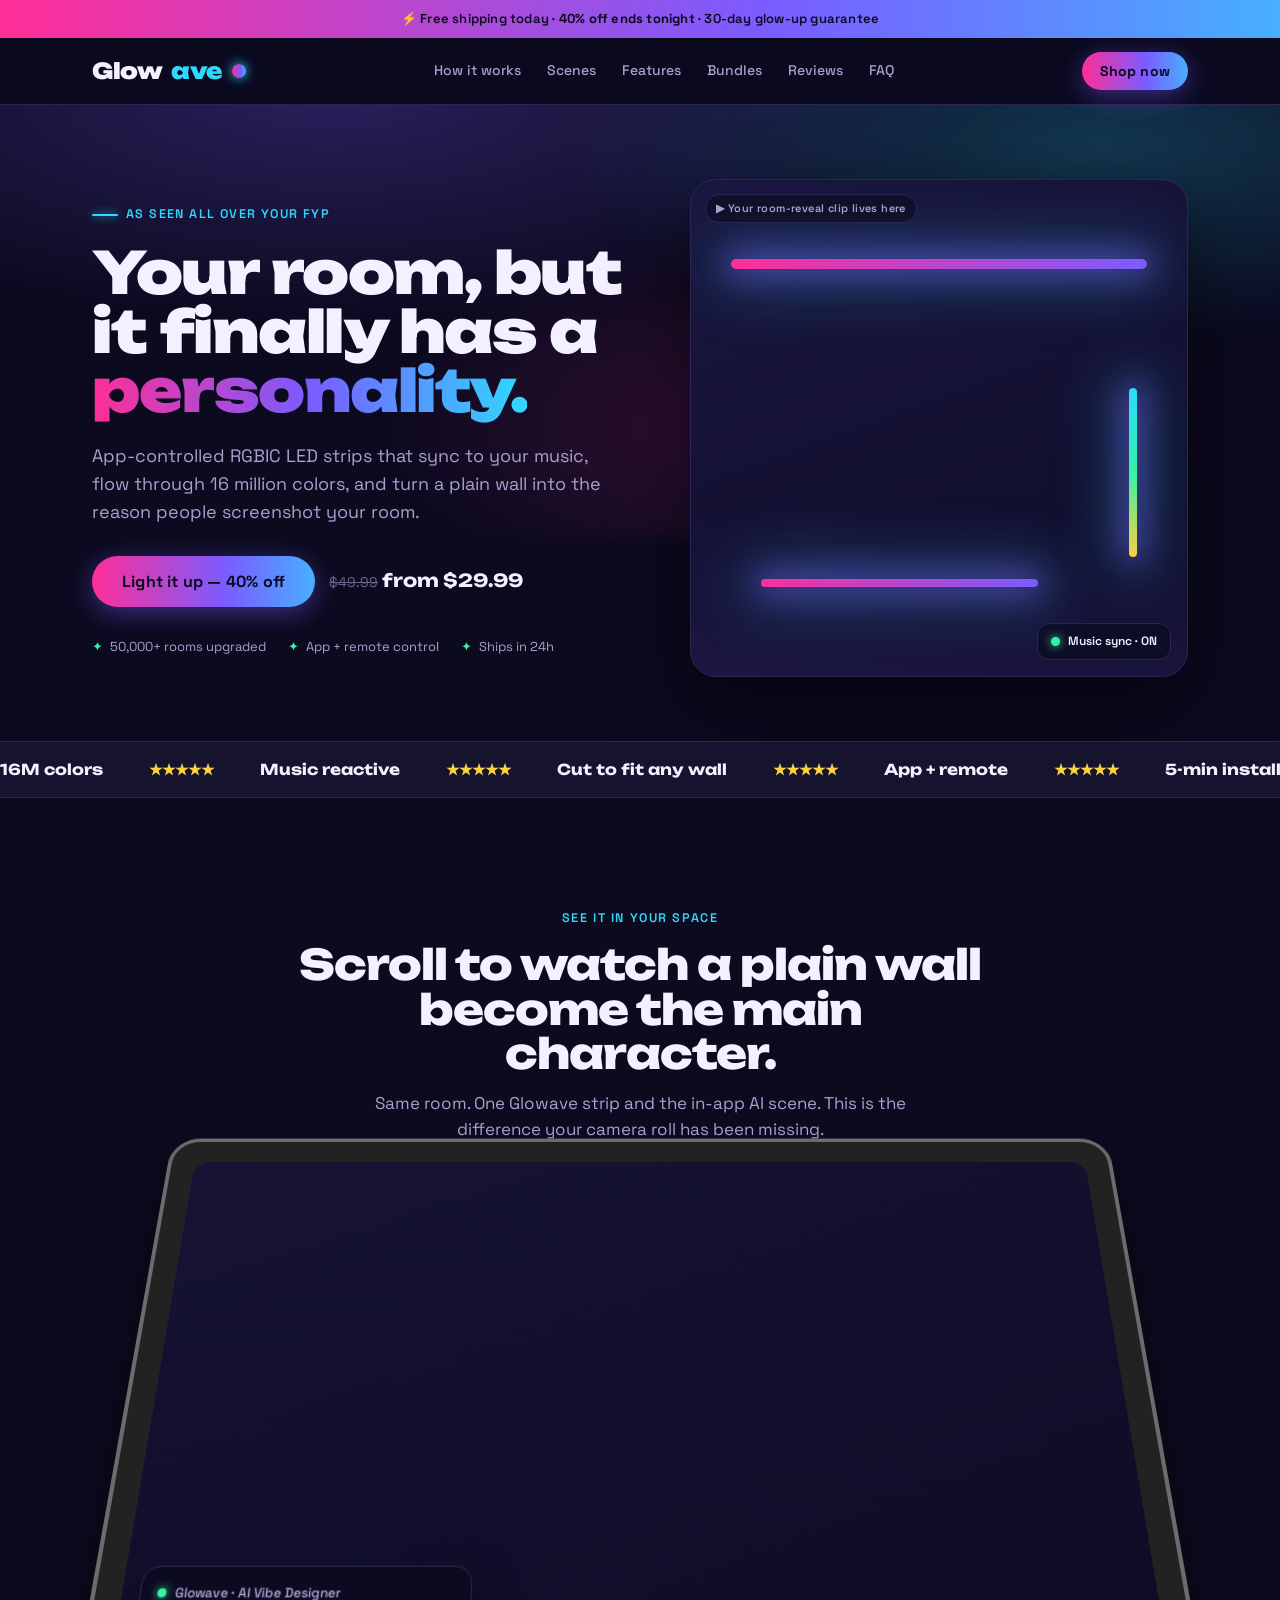
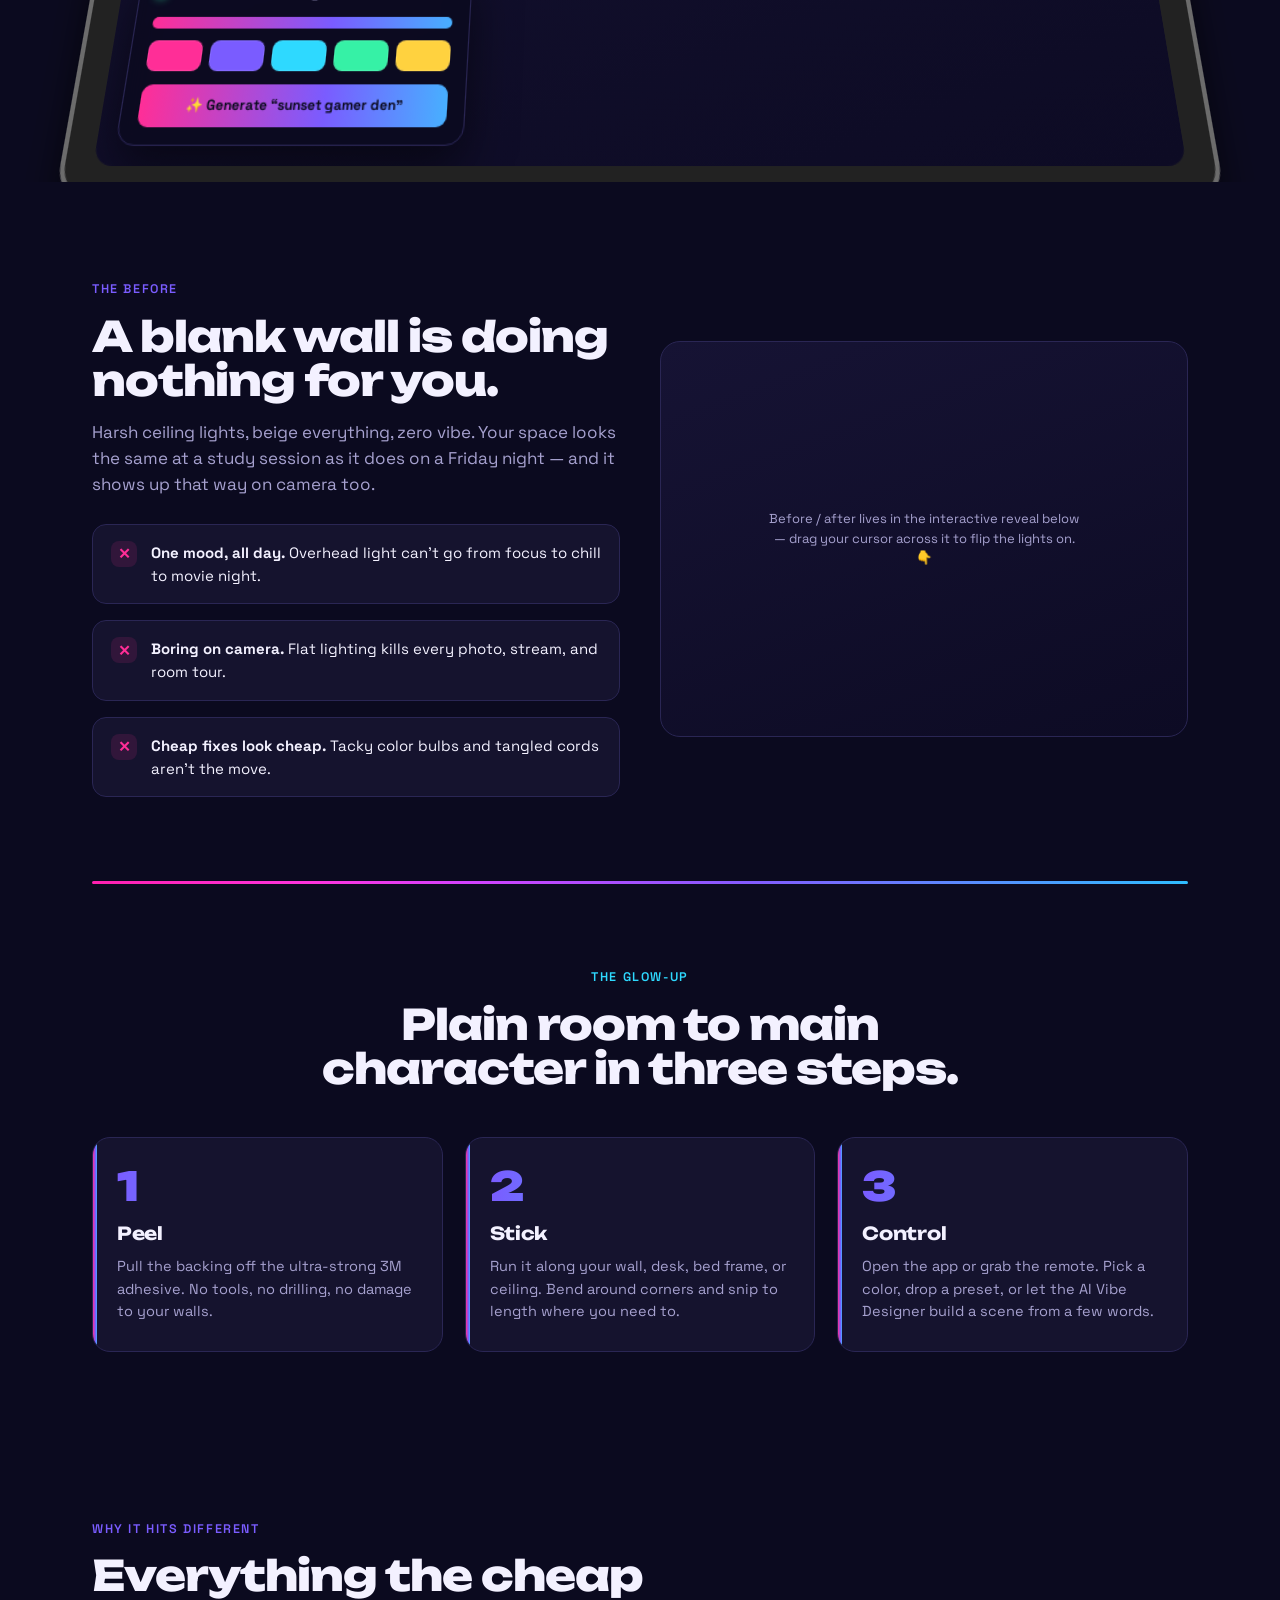
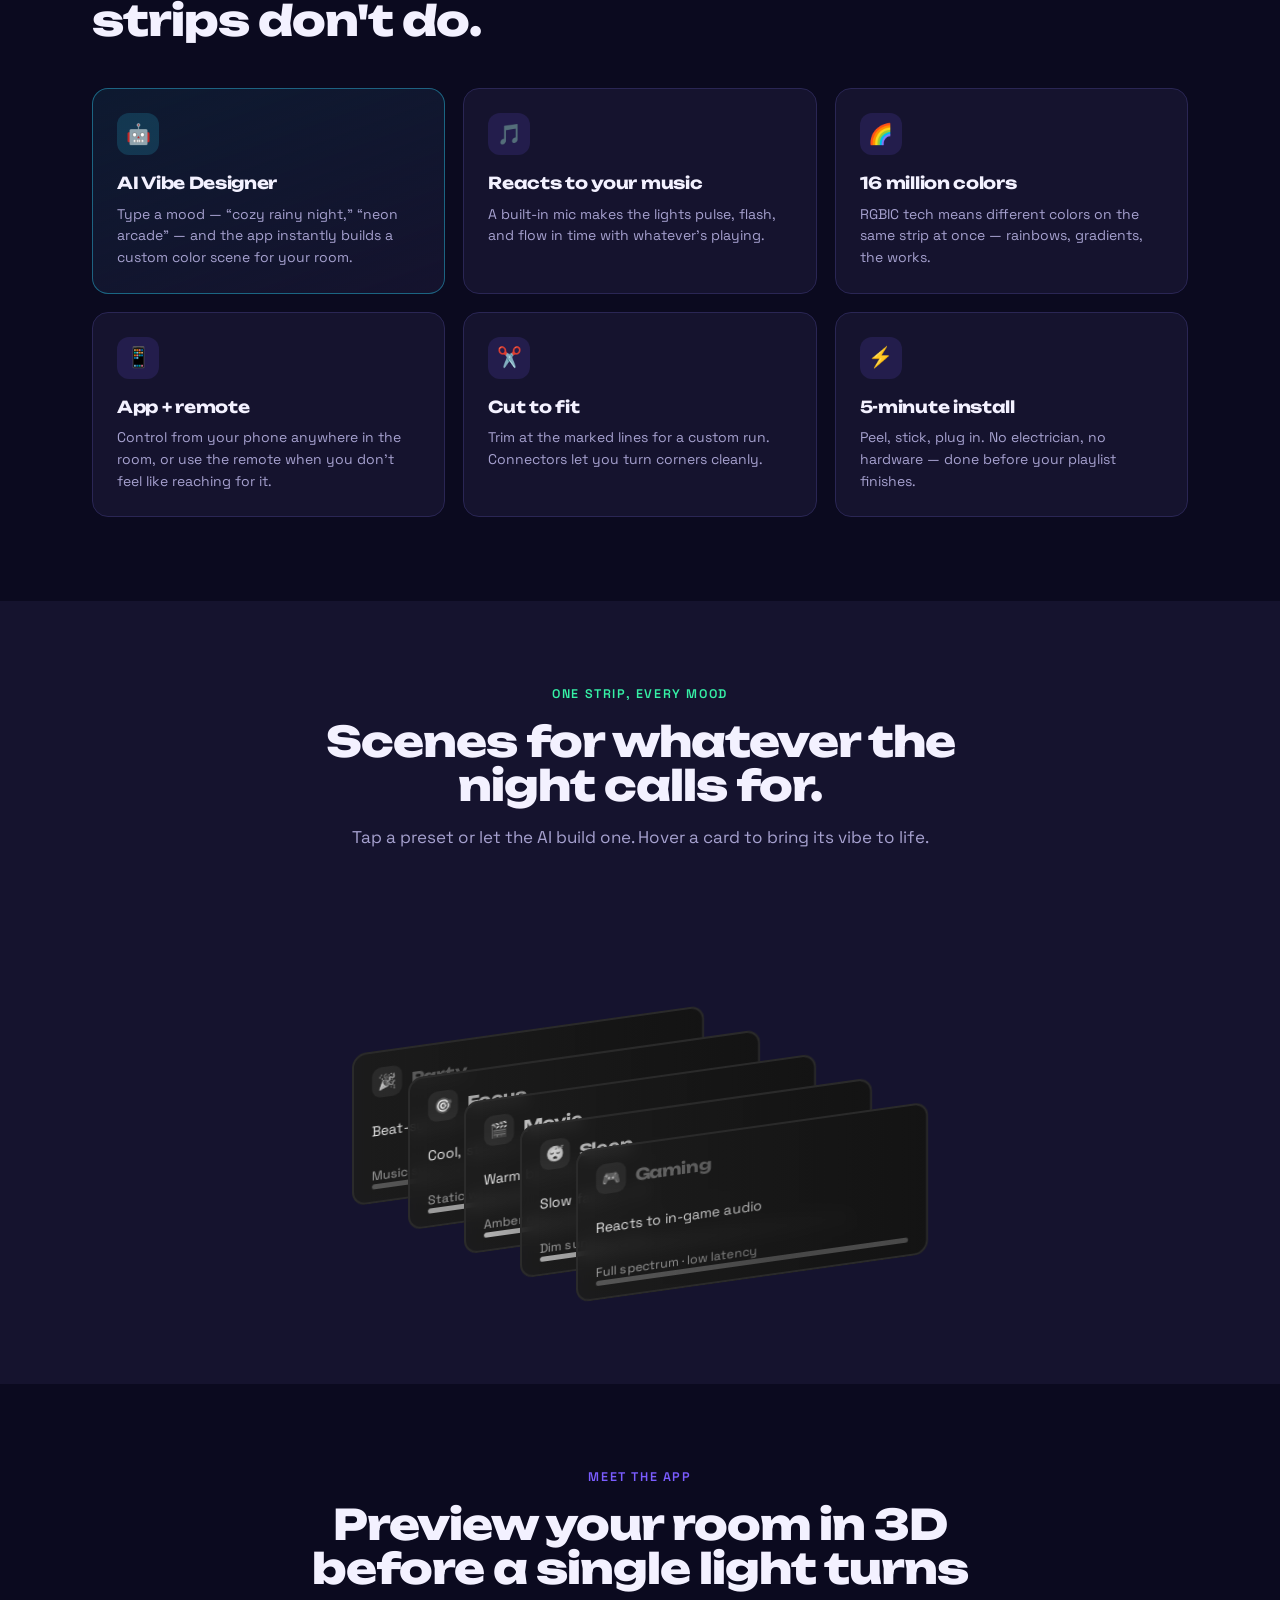
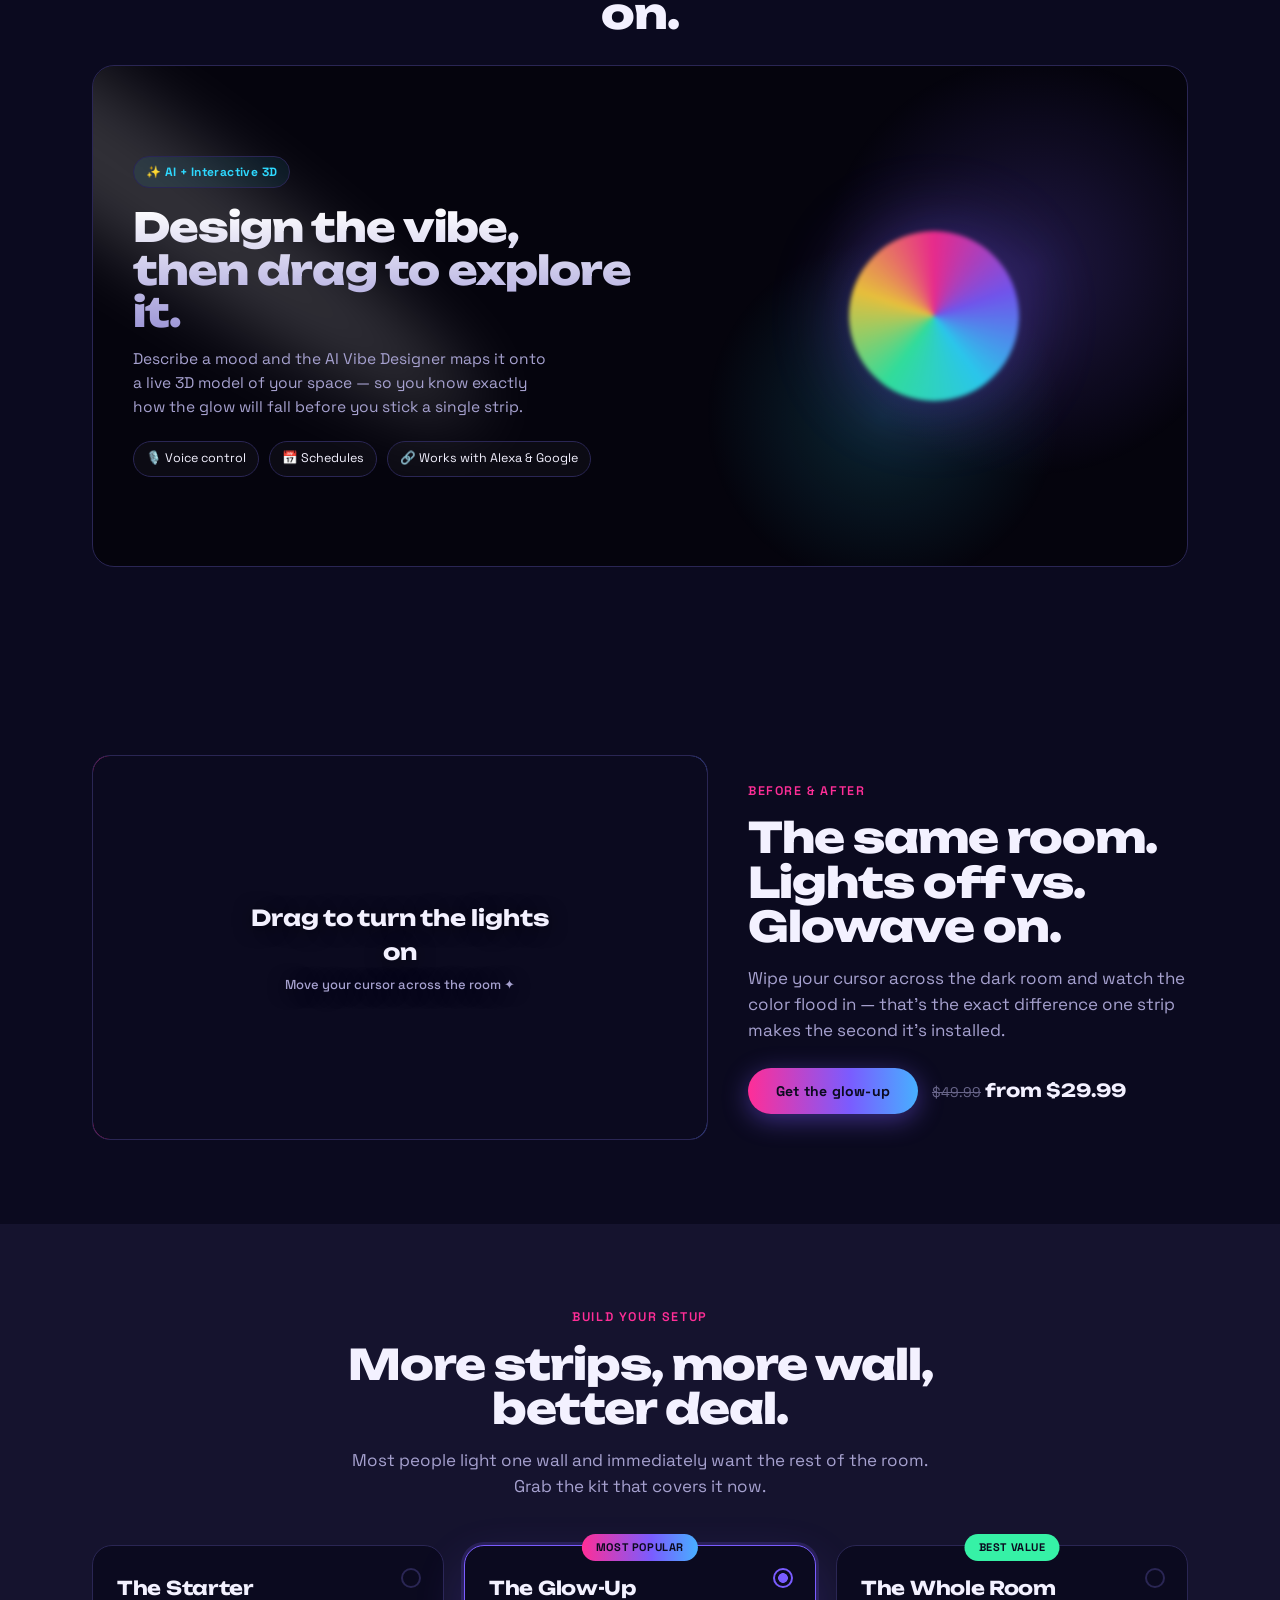
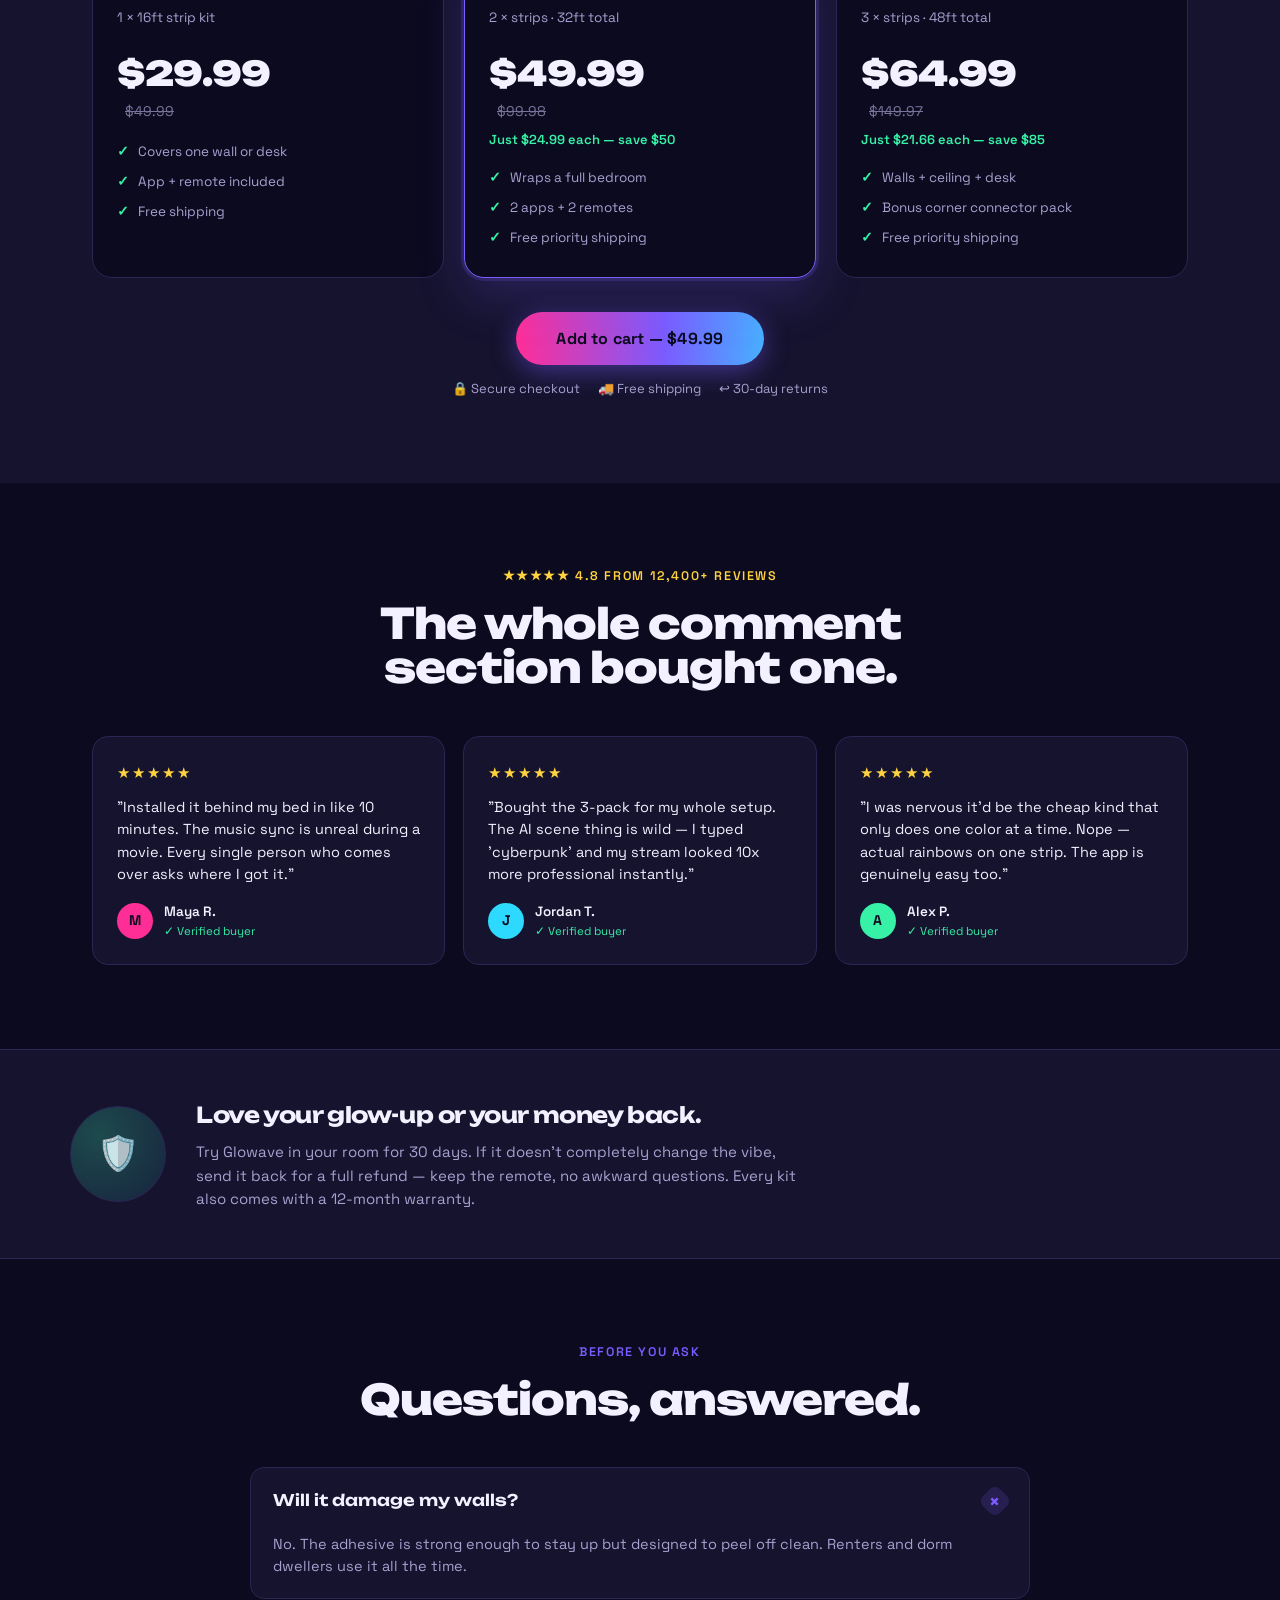
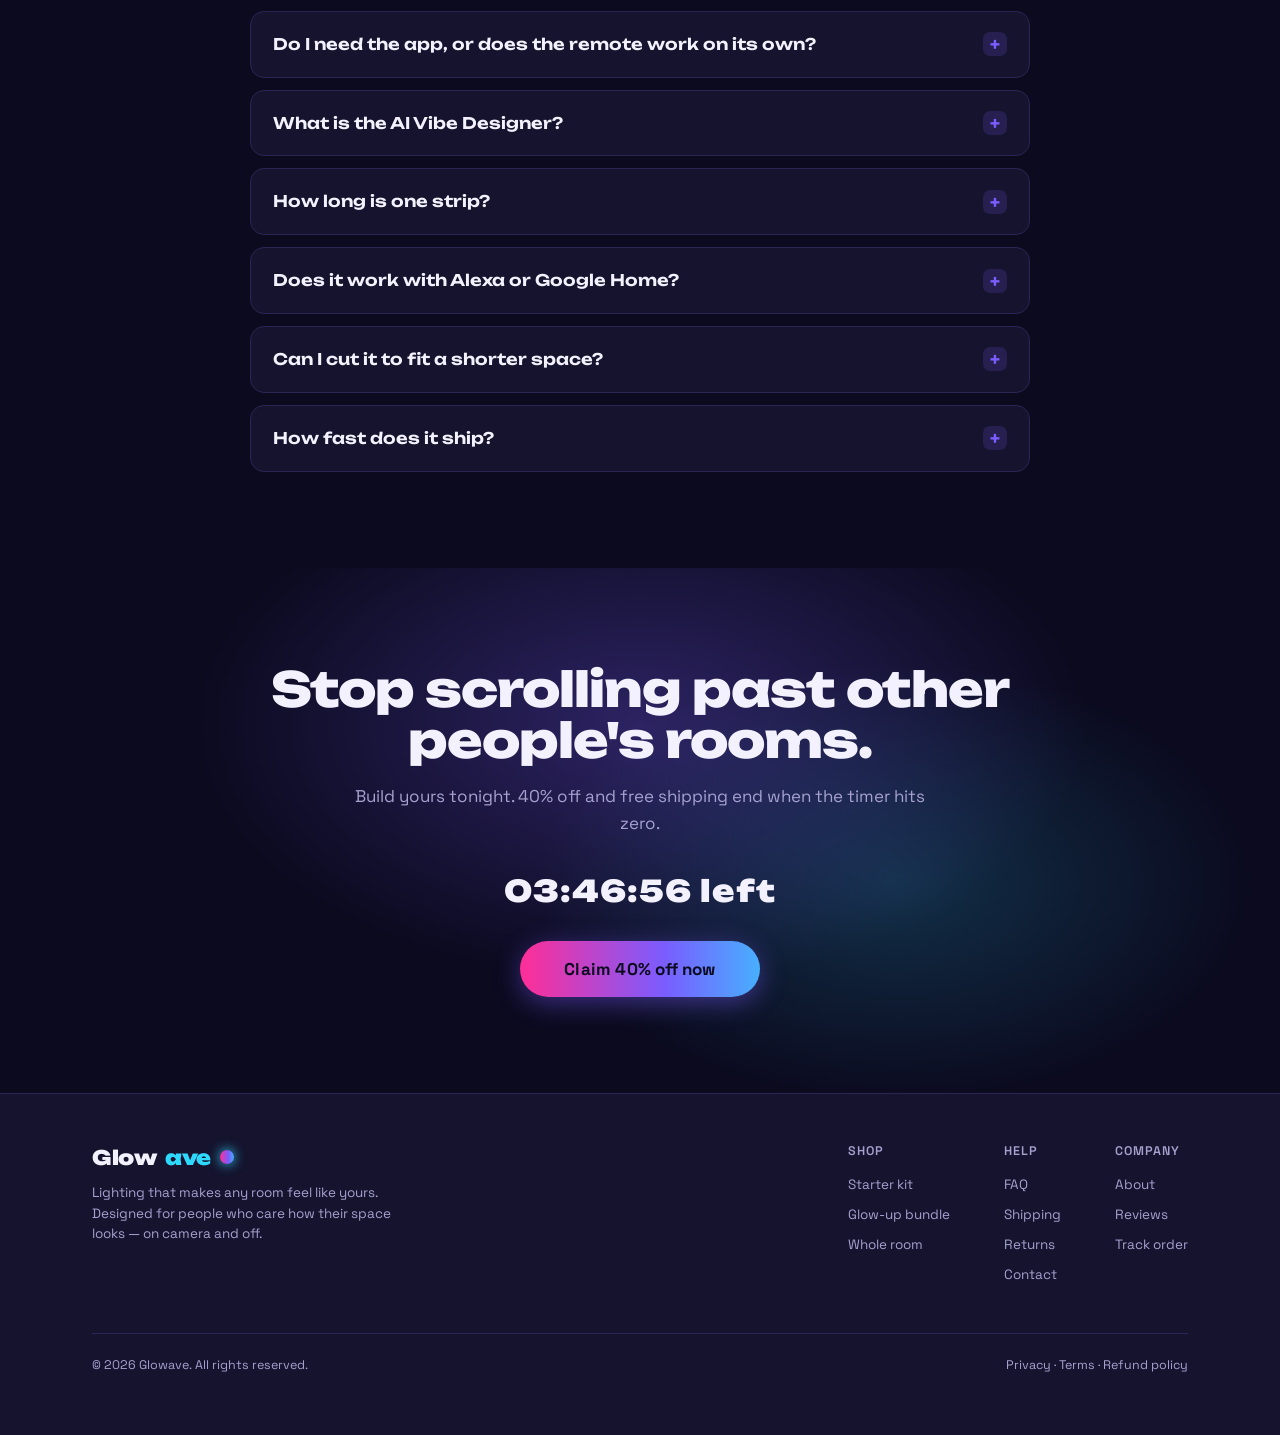
==== glowave/index.html @ 3d1e8ff4 "Add enhanced Glowave LED store landing page Upgrade the uploaded glowave store into a self-contained" ====
<!DOCTYPE html>
<html lang="en">
<head>
<meta charset="UTF-8">
<meta name="viewport" content="width=device-width, initial-scale=1.0">
<meta name="theme-color" content="#0B0A1F">

<!-- Primary SEO -->
<title>Glowave — Smart RGBIC LED Strip Lights That Give Your Room a Personality</title>
<meta name="description" content="App-controlled RGBIC LED strip lights with music sync, 16 million colors, and an AI Vibe Designer. Peel, stick, and glow up any room in 5 minutes. 40% off + free shipping today.">
<meta name="keywords" content="LED strip lights, RGBIC LED, smart LED lights, music sync lights, app controlled LED, gaming room lights, TikTok room lights, bedroom LED strips">
<meta name="robots" content="index, follow">
<link rel="canonical" href="https://glowave.store/">

<!-- Open Graph -->
<meta property="og:type" content="product">
<meta property="og:site_name" content="Glowave">
<meta property="og:title" content="Glowave — LED Strip Lights That Give Your Room a Personality">
<meta property="og:description" content="App + remote RGBIC LED strips that sync to your music and flow through 16 million colors. Glow up any room in 5 minutes.">
<meta property="og:url" content="https://glowave.store/">

<!-- Twitter -->
<meta name="twitter:card" content="summary_large_image">
<meta name="twitter:title" content="Glowave — LED Strip Lights That Give Your Room a Personality">
<meta name="twitter:description" content="Music-reactive, app-controlled RGBIC LED strips. Glow up any room in 5 minutes. 40% off today.">

<!-- Favicon (self-contained) -->
<link rel="icon" href="data:image/svg+xml,%3Csvg xmlns='http://www.w3.org/2000/svg' viewBox='0 0 32 32'%3E%3Cdefs%3E%3CradialGradient id='g' cx='50%25' cy='50%25' r='50%25'%3E%3Cstop offset='0%25' stop-color='%232ED9FF'/%3E%3Cstop offset='100%25' stop-color='%237A5CFF'/%3E%3C/radialGradient%3E%3C/defs%3E%3Ccircle cx='16' cy='16' r='11' fill='url(%23g)'/%3E%3C/svg%3E">

<link rel="preconnect" href="https://fonts.googleapis.com">
<link rel="preconnect" href="https://fonts.gstatic.com" crossorigin>
<link href="https://fonts.googleapis.com/css2?family=Unbounded:wght@500;700;900&family=Space+Grotesk:wght@400;500;600;700&display=swap" rel="stylesheet">

<!-- Structured data: Product + FAQ for rich results -->
<script type="application/ld+json">
{
  "@context": "https://schema.org",
  "@type": "Product",
  "name": "Glowave Smart RGBIC LED Strip Lights",
  "image": "https://glowave.store/og-cover.png",
  "description": "App-controlled RGBIC LED strip lights with music sync, 16 million colors, and an AI Vibe Designer. Peel, stick and glow up any room in 5 minutes.",
  "brand": { "@type": "Brand", "name": "Glowave" },
  "aggregateRating": { "@type": "AggregateRating", "ratingValue": "4.8", "reviewCount": "12400" },
  "offers": {
    "@type": "Offer",
    "url": "https://glowave.store/",
    "priceCurrency": "USD",
    "price": "29.99",
    "availability": "https://schema.org/InStock",
    "itemCondition": "https://schema.org/NewCondition"
  }
}
</script>
<script type="application/ld+json">
{
  "@context": "https://schema.org",
  "@type": "FAQPage",
  "mainEntity": [
    { "@type": "Question", "name": "Will it damage my walls?", "acceptedAnswer": { "@type": "Answer", "text": "No. The adhesive is strong enough to stay up but designed to peel off clean. Renters and dorm dwellers use it all the time." } },
    { "@type": "Question", "name": "Do I need the app, or does the remote work on its own?", "acceptedAnswer": { "@type": "Answer", "text": "Either works. The remote handles colors, brightness and presets instantly. The app unlocks music sync, the AI Vibe Designer, custom scenes, scheduling and millions of color combos." } },
    { "@type": "Question", "name": "How long is one strip?", "acceptedAnswer": { "@type": "Answer", "text": "Each kit is 16ft (about 5m) — enough for one wall, a bed frame or a desk. The 2 and 3-strip bundles connect together for a full room." } },
    { "@type": "Question", "name": "Can I cut it to fit a shorter space?", "acceptedAnswer": { "@type": "Answer", "text": "Yes. There are marked cut-lines along the strip, and corner connectors let you bend it neatly around any layout." } },
    { "@type": "Question", "name": "How fast does it ship?", "acceptedAnswer": { "@type": "Answer", "text": "Orders placed today ship within 24 hours with free shipping. You'll get tracking by email the moment it's on the way." } }
  ]
}
</script>

<style>
  :root{
    --base:#0B0A1F;
    --surface:#15132E;
    --surface-2:#1D1A3E;
    --line:#2A2654;
    --text:#F3F1FF;
    --muted:#A6A1CF;
    --pink:#FF2E97;
    --violet:#7A5CFF;
    --cyan:#2ED9FF;
    --mint:#36F1A6;
    --amber:#FFD23F;
    --display:"Unbounded",sans-serif;
    --body:"Space Grotesk",sans-serif;
    --r:18px;
    --maxw:1140px;
  }
  *{margin:0;padding:0;box-sizing:border-box}
  html{scroll-behavior:smooth}
  body{
    font-family:var(--body);
    background:var(--base);
    color:var(--text);
    line-height:1.55;
    overflow-x:hidden;
    -webkit-font-smoothing:antialiased;
  }
  .wrap{max-width:var(--maxw);margin:0 auto;padding:0 22px}
  a{color:inherit;text-decoration:none}
  img{max-width:100%;display:block}
  :focus-visible{outline:2px solid var(--cyan);outline-offset:3px;border-radius:6px}

  /* ---- spectrum gradient used as the signature ---- */
  @keyframes spectrum{
    0%{background-position:0% 50%}
    50%{background-position:100% 50%}
    100%{background-position:0% 50%}
  }
  .spectrum-bg{
    background:linear-gradient(90deg,var(--pink),var(--violet),var(--cyan),var(--mint),var(--amber),var(--pink));
    background-size:300% 100%;
    animation:spectrum 9s linear infinite;
  }
  .live-rule{height:3px;width:100%;border-radius:3px;filter:saturate(1.3) brightness(1.05)}

  /* ---- announcement ---- */
  .announce{
    text-align:center;font-size:13px;font-weight:600;letter-spacing:.2px;
    padding:9px 14px;color:#0B0A1F;
  }
  .announce b{font-weight:700}

  /* ---- header ---- */
  header{
    position:sticky;top:0;z-index:60;
    background:rgba(11,10,31,.78);backdrop-filter:blur(14px);
    border-bottom:1px solid var(--line);
  }
  .nav{display:flex;align-items:center;justify-content:space-between;height:66px}
  .logo{font-family:var(--display);font-weight:900;font-size:22px;letter-spacing:-.5px;display:flex;align-items:center;gap:9px}
  .logo .dot{width:14px;height:14px;border-radius:50%;box-shadow:0 0 12px var(--cyan)}
  .nav-links{display:flex;gap:26px;font-size:14px;color:var(--muted);font-weight:500}
  .nav-links a:hover{color:var(--text)}
  .btn{
    font-family:var(--body);font-weight:700;font-size:14px;cursor:pointer;border:none;
    padding:12px 22px;border-radius:999px;color:#0B0A1F;letter-spacing:.2px;
    transition:transform .15s ease, box-shadow .2s ease;
  }
  .btn-primary{box-shadow:0 6px 26px rgba(122,92,255,.45)}
  .btn-primary:hover{transform:translateY(-2px);box-shadow:0 10px 34px rgba(46,217,255,.5)}
  .nav .btn{padding:10px 18px}
  @media(max-width:760px){.nav-links{display:none}}

  /* ---- hero ---- */
  .hero{position:relative;padding:74px 0 64px;overflow:hidden}
  .hero-glow{
    position:absolute;inset:-20% -10% auto -10%;height:560px;z-index:0;
    background:radial-gradient(60% 60% at 30% 20%,rgba(122,92,255,.28),transparent 70%),
               radial-gradient(50% 50% at 80% 30%,rgba(46,217,255,.22),transparent 70%),
               radial-gradient(40% 50% at 60% 80%,rgba(255,46,151,.18),transparent 70%);
    filter:blur(8px);
  }
  .hero-grid{position:relative;z-index:2;display:grid;grid-template-columns:1.05fr .95fr;gap:48px;align-items:center}
  .eyebrow{
    display:inline-flex;align-items:center;gap:8px;font-size:12.5px;font-weight:600;letter-spacing:1.4px;
    text-transform:uppercase;color:var(--cyan);margin-bottom:18px;
  }
  .eyebrow::before{content:"";width:26px;height:2px;border-radius:2px;background:var(--cyan);box-shadow:0 0 8px var(--cyan)}
  h1{font-family:var(--display);font-weight:900;font-size:clamp(34px,5.4vw,58px);line-height:1.02;letter-spacing:-1.5px}
  h1 .grad{
    background:linear-gradient(90deg,var(--pink),var(--violet),var(--cyan));
    -webkit-background-clip:text;background-clip:text;color:transparent;
  }
  .sub{color:var(--muted);font-size:clamp(15px,1.5vw,18px);margin:22px 0 30px;max-width:520px}
  .hero-cta{display:flex;gap:14px;align-items:center;flex-wrap:wrap}
  .price-tag{font-size:14px;color:var(--muted)}
  .price-tag s{opacity:.6}
  .price-tag b{color:var(--text);font-size:18px;font-family:var(--display);font-weight:700}
  .trust{display:flex;gap:22px;margin-top:30px;flex-wrap:wrap;font-size:13px;color:var(--muted)}
  .trust span{display:flex;align-items:center;gap:7px}
  .trust .ic{color:var(--mint)}

  /* hero product mock — a glowing strip + room, doubles as the real visual */
  .mock{
    position:relative;aspect-ratio:1/1;border-radius:26px;overflow:hidden;
    background:linear-gradient(160deg,#1a1740,#0e0c26);
    border:1px solid var(--line);box-shadow:0 30px 80px rgba(0,0,0,.5);
  }
  .mock-label{position:absolute;top:14px;left:14px;z-index:5;font-size:11px;font-weight:600;letter-spacing:.4px;
    color:var(--muted);background:rgba(11,10,31,.6);border:1px solid var(--line);padding:5px 10px;border-radius:999px}
  .room-strip{position:absolute;left:8%;right:8%;top:16%;height:10px;border-radius:10px;
    background:linear-gradient(90deg,var(--pink),var(--violet),var(--cyan),var(--mint));
    background-size:300% 100%;animation:spectrum 6s linear infinite;
    box-shadow:0 0 30px 6px rgba(122,92,255,.55), 0 0 60px 18px rgba(46,217,255,.25);}
  .room-strip.two{top:auto;bottom:18%;left:14%;right:30%;height:8px;animation-delay:-2s}
  .room-strip.three{top:42%;left:auto;right:10%;width:8px;height:34%;background-size:100% 300%;
    background:linear-gradient(180deg,var(--cyan),var(--mint),var(--amber));animation:spectrum 7s linear infinite;animation-delay:-3s}
  .room-floor{position:absolute;left:0;right:0;bottom:0;height:34%;
    background:linear-gradient(180deg,transparent,rgba(122,92,255,.10))}
  .mock-chip{position:absolute;bottom:16px;right:16px;z-index:5;display:flex;align-items:center;gap:8px;
    background:rgba(11,10,31,.7);border:1px solid var(--line);padding:8px 13px;border-radius:12px;font-size:12px;font-weight:600}
  .mock-chip .led{width:9px;height:9px;border-radius:50%;background:var(--mint);box-shadow:0 0 10px var(--mint);animation:pulse 1.6s ease-in-out infinite}
  @keyframes pulse{0%,100%{opacity:1}50%{opacity:.4}}
  @media(max-width:860px){.hero-grid{grid-template-columns:1fr;gap:36px}.mock{max-width:420px;margin:0 auto}}

  /* ---- marquee ---- */
  .marquee{border-top:1px solid var(--line);border-bottom:1px solid var(--line);padding:16px 0;overflow:hidden;background:var(--surface)}
  .marquee-track{display:flex;gap:46px;white-space:nowrap;animation:scrollx 26s linear infinite;font-family:var(--display);font-weight:700;font-size:15px;color:var(--muted)}
  .marquee-track span{display:flex;align-items:center;gap:46px}
  .marquee-track b{color:var(--text)}
  .marquee .star{color:var(--amber)}
  @keyframes scrollx{from{transform:translateX(0)}to{transform:translateX(-50%)}}

  /* ---- section scaffolding ---- */
  section{position:relative}
  .block{padding:84px 0}
  .kicker{font-size:12.5px;font-weight:600;letter-spacing:1.6px;text-transform:uppercase;color:var(--violet);margin-bottom:14px}
  h2{font-family:var(--display);font-weight:800;font-size:clamp(26px,3.6vw,42px);line-height:1.06;letter-spacing:-1px;max-width:18ch}
  .lead{color:var(--muted);font-size:17px;margin-top:16px;max-width:54ch}

  /* ---- COMPONENT 1: scroll-reveal 3D showcase card ---- */
  .showcase{overflow:hidden}
  .scroll-stage{height:78vh;min-height:540px;display:flex;align-items:center;justify-content:center;position:relative}
  .scroll-perspective{width:100%;position:relative;perspective:1000px}
  .scroll-head{max-width:62rem;margin:0 auto 0;text-align:center;will-change:transform}
  .scroll-head h2{margin:0 auto}
  .scroll-head .lead{margin:14px auto 0}
  .scroll-card{
    max-width:62rem;width:100%;margin:-2rem auto 0;height:24rem;
    border:4px solid #6C6C6C;border-radius:30px;padding:.5rem;background:#222222;
    box-shadow:0 0 #0000004d,0 9px 20px #0000004a,0 37px 37px #00000042,0 84px 50px #00000026,0 149px 60px #0000000a;
    transform-style:preserve-3d;will-change:transform;
  }
  .scroll-card .inner{
    height:100%;width:100%;overflow:hidden;border-radius:16px;position:relative;
    background:linear-gradient(160deg,#161334,#0d0b24);
  }
  .scroll-card .inner img{width:100%;height:100%;object-fit:cover;object-position:center;opacity:.92}
  /* floating in-app UI overlay (the AI app on top of the room shot) */
  .app-ui{position:absolute;left:16px;bottom:16px;z-index:3;width:min(280px,70%);
    background:rgba(11,10,31,.82);backdrop-filter:blur(10px);border:1px solid var(--line);
    border-radius:16px;padding:14px 15px;box-shadow:0 18px 40px rgba(0,0,0,.5)}
  .app-ui .au-top{display:flex;align-items:center;gap:8px;font-size:12px;color:var(--muted);font-weight:600}
  .app-ui .au-dot{width:8px;height:8px;border-radius:50%;background:var(--mint);box-shadow:0 0 8px var(--mint)}
  .app-ui .au-bar{height:10px;border-radius:6px;margin:12px 0 10px}
  .app-ui .au-row{display:flex;gap:7px}
  .app-ui .au-sw{flex:1;height:26px;border-radius:8px;border:1px solid rgba(255,255,255,.08)}
  .app-ui .au-cta{margin-top:11px;font-size:12px;font-weight:700;color:#0B0A1F;text-align:center;padding:8px;border-radius:9px}
  @media(min-width:768px){
    .scroll-stage{height:100vh;min-height:780px}
    .scroll-card{height:40rem;padding:1.5rem}
    .app-ui{width:300px}
  }

  /* problem */
  .prob-grid{display:grid;grid-template-columns:1fr 1fr;gap:40px;align-items:center;margin-top:14px}
  .prob-list{display:grid;gap:16px;margin-top:26px}
  .prob-item{display:flex;gap:14px;align-items:flex-start;background:var(--surface);border:1px solid var(--line);padding:16px 18px;border-radius:14px}
  .prob-item .x{flex:0 0 26px;height:26px;border-radius:8px;display:grid;place-items:center;background:rgba(255,46,151,.12);color:var(--pink);font-weight:700;font-size:15px}
  .prob-item p{font-size:15px}
  .prob-item p b{color:var(--text)}
  .prob-visual{aspect-ratio:4/3;border-radius:20px;border:1px solid var(--line);background:
    linear-gradient(160deg,#161334,#0d0b24);position:relative;overflow:hidden;display:grid;place-items:center}
  .prob-visual .dim{color:var(--muted);font-size:13px;text-align:center;max-width:60%;line-height:1.5}
  @media(max-width:820px){.prob-grid{grid-template-columns:1fr}}

  /* steps */
  .steps{display:grid;grid-template-columns:repeat(3,1fr);gap:22px;margin-top:46px}
  .step{background:var(--surface);border:1px solid var(--line);border-radius:var(--r);padding:28px 24px;position:relative;overflow:hidden}
  .step .num{font-family:var(--display);font-weight:900;font-size:40px;line-height:1;
    background:linear-gradient(90deg,var(--violet),var(--cyan));-webkit-background-clip:text;background-clip:text;color:transparent}
  .step h3{font-family:var(--display);font-weight:700;font-size:18px;margin:14px 0 8px;letter-spacing:-.3px}
  .step p{color:var(--muted);font-size:14.5px}
  .step .edge{position:absolute;left:0;top:0;bottom:0;width:4px}
  @media(max-width:820px){.steps{grid-template-columns:1fr}}

  /* features */
  .feat-grid{display:grid;grid-template-columns:repeat(3,1fr);gap:18px;margin-top:46px}
  .feat{background:var(--surface);border:1px solid var(--line);border-radius:16px;padding:24px;transition:border-color .2s,transform .2s}
  .feat:hover{border-color:var(--violet);transform:translateY(-3px)}
  .feat .ic{width:42px;height:42px;border-radius:12px;display:grid;place-items:center;font-size:20px;margin-bottom:16px;
    background:rgba(122,92,255,.14)}
  .feat h3{font-family:var(--display);font-weight:700;font-size:16.5px;letter-spacing:-.3px;margin-bottom:7px}
  .feat p{color:var(--muted);font-size:14px}
  .feat.ai{border-color:rgba(46,217,255,.4);background:linear-gradient(160deg,rgba(46,217,255,.08),var(--surface))}
  .feat.ai .ic{background:rgba(46,217,255,.16)}
  @media(max-width:820px){.feat-grid{grid-template-columns:1fr}}

  /* ---- COMPONENT 2: stacked "scenes" display cards ---- */
  .scenes-section{background:var(--surface);overflow:hidden}
  .scenes-wrap{display:grid;grid-template-areas:"stack";place-items:center;min-height:420px;margin-top:30px;
    transform-origin:center;transition:transform .3s}
  .scene-card{
    grid-area:stack;position:relative;width:22rem;height:9.5rem;
    transform:skewY(-8deg) translate(var(--tx,0),var(--ty,0));
    display:flex;flex-direction:column;justify-content:space-between;
    border:2px solid var(--line);border-radius:14px;background:rgba(29,26,62,.78);backdrop-filter:blur(8px);
    padding:15px 18px;user-select:none;cursor:pointer;
    transition:transform .7s cubic-bezier(.2,.8,.2,1),border-color .7s,filter .7s,box-shadow .7s;
    filter:grayscale(1);
  }
  .scene-card::after{content:"";position:absolute;inset:0;border-radius:12px;
    background:linear-gradient(90deg,transparent,rgba(11,10,31,.55));pointer-events:none;transition:opacity .7s}
  .scene-card .sc-top{display:flex;align-items:center;gap:9px}
  .scene-card .sc-ic{width:30px;height:30px;border-radius:9px;display:grid;place-items:center;font-size:15px;background:rgba(255,255,255,.07)}
  .scene-card .sc-title{font-family:var(--display);font-weight:700;font-size:16px;letter-spacing:-.3px}
  .scene-card .sc-desc{font-size:14px;color:var(--text)}
  .scene-card .sc-meta{font-size:12.5px;color:var(--muted)}
  .scene-card .sc-glow{position:absolute;left:18px;right:18px;bottom:12px;height:5px;border-radius:5px;opacity:.85}
  .scene-card:hover,.scene-card:focus-visible{
    transform:skewY(-8deg) translate(var(--tx,0),calc(var(--ty,0) - 2.6rem));
    filter:grayscale(0);border-color:rgba(255,255,255,.22);box-shadow:0 26px 60px rgba(0,0,0,.45);z-index:60
  }
  .scene-card:hover::after,.scene-card:focus-visible::after{opacity:0}
  .scene-card:nth-child(1){--tx:-7rem;--ty:0rem}
  .scene-card:nth-child(2){--tx:-3.5rem;--ty:2rem}
  .scene-card:nth-child(3){--tx:0rem;--ty:4rem}
  .scene-card:nth-child(4){--tx:3.5rem;--ty:6rem}
  .scene-card:nth-child(5){--tx:7rem;--ty:8rem}
  @media(max-width:760px){.scenes-wrap{transform:scale(.7)}}
  @media(max-width:440px){.scenes-wrap{transform:scale(.52)}}

  /* ---- COMPONENT 3: spotlight + interactive 3D (the app) ---- */
  .app3d-card{position:relative;overflow:hidden;border-radius:22px;border:1px solid var(--line);
    background:#05040d;min-height:500px;margin-top:30px}
  .app3d-inner{position:relative;z-index:2;display:flex;min-height:500px}
  .app3d-left{flex:1;padding:40px;display:flex;flex-direction:column;justify-content:center}
  .app3d-left .badge{display:inline-flex;align-items:center;gap:7px;align-self:flex-start;
    font-size:12px;font-weight:700;letter-spacing:.4px;color:var(--cyan);
    border:1px solid var(--line);background:rgba(46,217,255,.08);padding:6px 12px;border-radius:999px;margin-bottom:18px}
  .app3d-left h2{font-size:clamp(26px,3.4vw,40px);
    background:linear-gradient(180deg,#fff,#9b94d6);-webkit-background-clip:text;background-clip:text;color:transparent}
  .app3d-left p{color:var(--muted);margin-top:14px;max-width:42ch;font-size:15.5px}
  .app3d-left .mini{display:flex;gap:10px;margin-top:22px;flex-wrap:wrap}
  .app3d-left .mini span{font-size:12.5px;color:var(--text);border:1px solid var(--line);background:rgba(255,255,255,.03);padding:7px 12px;border-radius:999px}
  .app3d-right{flex:1;position:relative;min-height:300px;
    background:radial-gradient(60% 60% at 70% 40%,rgba(122,92,255,.22),transparent 70%),
               radial-gradient(50% 50% at 40% 70%,rgba(46,217,255,.16),transparent 70%)}
  #splineHolder{position:absolute;inset:0}
  #splineHolder spline-viewer{width:100%;height:100%}
  .app3d-right .ph-orb{position:absolute;top:50%;left:50%;width:170px;height:170px;transform:translate(-50%,-50%);
    border-radius:50%;background:conic-gradient(from 0deg,var(--pink),var(--violet),var(--cyan),var(--mint),var(--amber),var(--pink));
    filter:blur(2px);animation:spin 14s linear infinite;opacity:.9;box-shadow:0 0 80px rgba(122,92,255,.5)}
  @keyframes spin{to{transform:translate(-50%,-50%) rotate(360deg)}}
  @media(max-width:820px){.app3d-inner{flex-direction:column}.app3d-right{min-height:340px}}

  /* spotlight svg (aceternity) */
  @keyframes spotlight{
    0%{opacity:0;transform:translate(-72%,-62%) scale(.5)}
    100%{opacity:1;transform:translate(-50%,-40%) scale(1)}
  }
  .spotlight{position:absolute;top:0;left:0;height:169%;width:138%;z-index:1;opacity:0;pointer-events:none;
    animation:spotlight 2s ease .6s 1 forwards}
  @media(min-width:1024px){.spotlight{width:84%}}

  /* ---- COMPONENT 4: ink-reveal before/after ---- */
  .reveal-grid{display:grid;grid-template-columns:1.4fr 1fr;gap:40px;align-items:center;margin-top:20px}
  .ink-stage{position:relative;width:100%;aspect-ratio:16/10;border-radius:18px;overflow:hidden;border:1px solid var(--line);
    background:linear-gradient(90deg,var(--pink),var(--violet),var(--cyan),var(--mint),var(--amber));background-size:300% 100%;animation:spectrum 10s linear infinite}
  .ink-stage img{position:absolute;inset:0;width:100%;height:100%;object-fit:cover}
  .ink-stage canvas{position:absolute;inset:0;z-index:1;cursor:none;touch-action:none}
  .ink-hint{position:absolute;z-index:2;left:50%;top:50%;transform:translate(-50%,-50%);pointer-events:none;
    font-family:var(--display);font-weight:700;font-size:clamp(15px,2.4vw,22px);color:var(--text);text-align:center;
    text-shadow:0 2px 18px rgba(0,0,0,.6);transition:opacity .4s}
  .ink-hint small{display:block;font-family:var(--body);font-weight:500;font-size:13px;color:var(--muted);margin-top:6px}
  @media(max-width:820px){.reveal-grid{grid-template-columns:1fr}}

  /* bundles */
  .bundles{background:var(--surface)}
  .bundle-grid{display:grid;grid-template-columns:repeat(3,1fr);gap:20px;margin-top:46px}
  .bundle{background:var(--base);border:1.5px solid var(--line);border-radius:20px;padding:28px 24px;cursor:pointer;
    position:relative;transition:border-color .2s,transform .2s,box-shadow .2s}
  .bundle:hover{transform:translateY(-4px)}
  .bundle.active{border-color:var(--violet);box-shadow:0 0 0 3px rgba(122,92,255,.18),0 20px 50px rgba(122,92,255,.2)}
  .bundle .tag{position:absolute;top:-12px;left:50%;transform:translateX(-50%);font-size:11px;font-weight:700;
    letter-spacing:.6px;text-transform:uppercase;color:#0B0A1F;padding:5px 14px;border-radius:999px;white-space:nowrap}
  .bundle h3{font-family:var(--display);font-weight:700;font-size:19px;letter-spacing:-.3px}
  .bundle .qty{color:var(--muted);font-size:13.5px;margin:4px 0 18px}
  .bundle .price{font-family:var(--display);font-weight:900;font-size:34px;letter-spacing:-1px}
  .bundle .was{color:var(--muted);font-size:14px;margin-left:8px}
  .bundle .was s{opacity:.7}
  .bundle .per{color:var(--mint);font-size:13px;font-weight:600;margin-top:6px}
  .bundle ul{list-style:none;margin:18px 0 0;display:grid;gap:9px}
  .bundle li{font-size:13.5px;color:var(--muted);display:flex;gap:9px;align-items:flex-start}
  .bundle li .ck{color:var(--mint);font-weight:700}
  .bundle .radio{position:absolute;top:22px;right:22px;width:20px;height:20px;border-radius:50%;border:2px solid var(--line)}
  .bundle.active .radio{border-color:var(--violet);background:radial-gradient(circle,var(--violet) 40%,transparent 46%)}
  .bundle-cta{margin-top:34px;text-align:center}
  .bundle-cta .btn{font-size:16px;padding:16px 40px}
  .bundle-note{color:var(--muted);font-size:13px;margin-top:14px;display:flex;gap:18px;justify-content:center;flex-wrap:wrap}
  @media(max-width:820px){.bundle-grid{grid-template-columns:1fr;gap:30px}}

  /* reviews */
  .rev-grid{display:grid;grid-template-columns:repeat(3,1fr);gap:18px;margin-top:46px}
  .rev{background:var(--surface);border:1px solid var(--line);border-radius:16px;padding:24px}
  .rev .stars{color:var(--amber);font-size:15px;letter-spacing:2px;margin-bottom:12px}
  .rev p{font-size:14.5px;margin-bottom:16px}
  .rev .who{display:flex;align-items:center;gap:11px}
  .rev .av{width:36px;height:36px;border-radius:50%;display:grid;place-items:center;font-weight:700;font-size:14px;color:#0B0A1F}
  .rev .nm{font-size:13.5px;font-weight:600}
  .rev .vf{font-size:11.5px;color:var(--mint)}
  @media(max-width:820px){.rev-grid{grid-template-columns:1fr}}

  /* guarantee */
  .guarantee{background:var(--surface);border-top:1px solid var(--line);border-bottom:1px solid var(--line)}
  .g-inner{display:flex;align-items:center;gap:30px;padding:48px 0;flex-wrap:wrap}
  .g-badge{flex:0 0 96px;height:96px;border-radius:50%;display:grid;place-items:center;font-size:34px;
    background:radial-gradient(circle at 30% 30%,rgba(54,241,166,.25),rgba(46,217,255,.08));border:1px solid var(--line)}
  .g-text{flex:1;min-width:260px}
  .g-text h3{font-family:var(--display);font-weight:700;font-size:22px;letter-spacing:-.4px;margin-bottom:8px}
  .g-text p{color:var(--muted);font-size:15px;max-width:60ch}

  /* faq */
  .faq{max-width:780px;margin:46px auto 0}
  .qa{border:1px solid var(--line);border-radius:14px;margin-bottom:12px;overflow:hidden;background:var(--surface)}
  .qa summary{list-style:none;cursor:pointer;padding:20px 22px;font-family:var(--display);font-weight:600;font-size:16px;
    display:flex;justify-content:space-between;align-items:center;gap:16px}
  .qa summary::-webkit-details-marker{display:none}
  .qa summary .plus{flex:0 0 24px;height:24px;border-radius:7px;display:grid;place-items:center;
    background:rgba(122,92,255,.16);color:var(--violet);font-weight:700;transition:transform .2s}
  .qa[open] summary .plus{transform:rotate(45deg)}
  .qa .ans{padding:0 22px 20px;color:var(--muted);font-size:14.5px}

  /* final cta */
  .final{position:relative;overflow:hidden;text-align:center;padding:96px 0}
  .final-glow{position:absolute;inset:0;z-index:0;
    background:radial-gradient(50% 70% at 50% 30%,rgba(122,92,255,.3),transparent 70%),
               radial-gradient(40% 60% at 70% 60%,rgba(46,217,255,.18),transparent 70%)}
  .final .wrap{position:relative;z-index:2}
  .final h2{margin:0 auto;max-width:20ch}
  .final .lead{margin:18px auto 32px}

  /* footer */
  footer{border-top:1px solid var(--line);padding:48px 0 60px;background:var(--surface)}
  .foot{display:flex;justify-content:space-between;gap:30px;flex-wrap:wrap;align-items:flex-start}
  .foot .logo{font-size:20px;margin-bottom:10px}
  .foot p{color:var(--muted);font-size:13.5px;max-width:34ch}
  .foot-cols{display:flex;gap:54px;flex-wrap:wrap}
  .foot-cols h4{font-size:12.5px;letter-spacing:1px;text-transform:uppercase;color:var(--muted);margin-bottom:14px;font-weight:600}
  .foot-cols a{display:block;font-size:13.5px;color:var(--muted);margin-bottom:9px}
  .foot-cols a:hover{color:var(--text)}
  .foot-bottom{border-top:1px solid var(--line);margin-top:38px;padding-top:22px;color:var(--muted);font-size:12.5px;display:flex;justify-content:space-between;gap:16px;flex-wrap:wrap}

  /* sticky mobile buy bar */
  .buybar{position:fixed;left:0;right:0;bottom:0;z-index:80;display:none;
    background:rgba(11,10,31,.92);backdrop-filter:blur(14px);border-top:1px solid var(--line);
    padding:11px 16px;align-items:center;justify-content:space-between;gap:12px}
  .buybar .bp{font-family:var(--display);font-weight:700;font-size:16px}
  .buybar .bp s{color:var(--muted);font-weight:400;font-size:13px;margin-left:6px}
  .buybar .btn{padding:12px 22px}
  @media(max-width:760px){.buybar{display:flex}body{padding-bottom:64px}}

  /* reveal */
  .reveal{opacity:0;transform:translateY(22px);transition:opacity .6s ease,transform .6s ease}
  .reveal.in{opacity:1;transform:none}
  @media(prefers-reduced-motion:reduce){
    *{animation:none!important;transition:none!important}
    .reveal{opacity:1;transform:none}
    .scroll-card{transform:none!important}
    .scroll-head{transform:none!important}
  }
</style>
</head>
<body>

  <div class="announce spectrum-bg">⚡ Free shipping today · <b>40% off ends tonight</b> · 30-day glow-up guarantee</div>

  <header>
    <div class="wrap nav">
      <a class="logo" href="#" aria-label="Glowave home">Glow<span style="color:var(--cyan)">ave</span><span class="dot spectrum-bg"></span></a>
      <nav class="nav-links" aria-label="Primary">
        <a href="#how">How it works</a>
        <a href="#scenes">Scenes</a>
        <a href="#features">Features</a>
        <a href="#bundles">Bundles</a>
        <a href="#reviews">Reviews</a>
        <a href="#faq">FAQ</a>
      </nav>
      <button class="btn btn-primary spectrum-bg" onclick="goBuy()">Shop now</button>
    </div>
  </header>

  <!-- HERO -->
  <section class="hero">
    <div class="hero-glow"></div>
    <div class="wrap hero-grid">
      <div class="reveal in">
        <span class="eyebrow">As seen all over your FYP</span>
        <h1>Your room, but it finally has a <span class="grad">personality.</span></h1>
        <p class="sub">App-controlled RGBIC LED strips that sync to your music, flow through 16 million colors, and turn a plain wall into the reason people screenshot your room.</p>
        <div class="hero-cta">
          <button class="btn btn-primary spectrum-bg" onclick="goBuy()" style="padding:15px 30px;font-size:16px">Light it up — 40% off</button>
          <div class="price-tag"><s>$49.99</s> <b>from $29.99</b></div>
        </div>
        <div class="trust">
          <span><span class="ic">✦</span> 50,000+ rooms upgraded</span>
          <span><span class="ic">✦</span> App + remote control</span>
          <span><span class="ic">✦</span> Ships in 24h</span>
        </div>
      </div>

      <div class="reveal in">
        <div class="mock" role="img" aria-label="Animated preview of LED strips glowing in a room">
          <span class="mock-label">▶ Your room-reveal clip lives here</span>
          <div class="room-strip"></div>
          <div class="room-strip two"></div>
          <div class="room-strip three"></div>
          <div class="room-floor"></div>
          <div class="mock-chip"><span class="led"></span> Music sync · ON</div>
        </div>
      </div>
    </div>
  </section>

  <!-- MARQUEE -->
  <div class="marquee" aria-hidden="true">
    <div class="marquee-track">
      <span><b>16M colors</b><span class="star">★★★★★</span><b>Music reactive</b><span class="star">★★★★★</span><b>Cut to fit any wall</b><span class="star">★★★★★</span><b>App + remote</b><span class="star">★★★★★</span><b>5-min install</b><span class="star">★★★★★</span></span>
      <span><b>16M colors</b><span class="star">★★★★★</span><b>Music reactive</b><span class="star">★★★★★</span><b>Cut to fit any wall</b><span class="star">★★★★★</span><b>App + remote</b><span class="star">★★★★★</span><b>5-min install</b><span class="star">★★★★★</span></span>
    </div>
  </div>

  <!-- COMPONENT 1 — SCROLL-REVEAL 3D SHOWCASE -->
  <section class="showcase block" style="padding-bottom:0" id="showcase">
    <div class="scroll-stage">
      <div class="scroll-perspective wrap">
        <div class="scroll-head" id="scrollHead">
          <div class="kicker" style="color:var(--cyan)">See it in your space</div>
          <h2>Scroll to watch a plain wall<br>become the main character.</h2>
          <p class="lead">Same room. One Glowave strip and the in-app AI scene. This is the difference your camera roll has been missing.</p>
        </div>
        <div class="scroll-card" id="scrollCard">
          <div class="inner">
            <img
              src="https://images.unsplash.com/photo-1492684223066-81342ee5ff30?auto=format&fit=crop&w=1400&q=80"
              alt="A room glowing with vibrant Glowave LED lighting"
              loading="lazy"
              onerror="this.style.display='none'">
            <!-- floating AI app overlay -->
            <div class="app-ui">
              <div class="au-top"><span class="au-dot"></span> Glowave · AI Vibe Designer</div>
              <div class="au-bar spectrum-bg"></div>
              <div class="au-row">
                <span class="au-sw" style="background:var(--pink)"></span>
                <span class="au-sw" style="background:var(--violet)"></span>
                <span class="au-sw" style="background:var(--cyan)"></span>
                <span class="au-sw" style="background:var(--mint)"></span>
                <span class="au-sw" style="background:var(--amber)"></span>
              </div>
              <div class="au-cta spectrum-bg">✨ Generate “sunset gamer den”</div>
            </div>
          </div>
        </div>
      </div>
    </div>
  </section>

  <!-- PROBLEM -->
  <section class="block">
    <div class="wrap">
      <div class="prob-grid">
        <div class="reveal">
          <div class="kicker">The before</div>
          <h2>A blank wall is doing nothing for you.</h2>
          <p class="lead">Harsh ceiling lights, beige everything, zero vibe. Your space looks the same at a study session as it does on a Friday night — and it shows up that way on camera too.</p>
          <div class="prob-list">
            <div class="prob-item"><span class="x">✕</span><p><b>One mood, all day.</b> Overhead light can't go from focus to chill to movie night.</p></div>
            <div class="prob-item"><span class="x">✕</span><p><b>Boring on camera.</b> Flat lighting kills every photo, stream, and room tour.</p></div>
            <div class="prob-item"><span class="x">✕</span><p><b>Cheap fixes look cheap.</b> Tacky color bulbs and tangled cords aren't the move.</p></div>
          </div>
        </div>
        <div class="prob-visual reveal">
          <p class="dim">Before / after lives in the interactive reveal below — drag your cursor across it to flip the lights on. 👇</p>
        </div>
      </div>
    </div>
  </section>

  <div class="wrap"><div class="live-rule spectrum-bg"></div></div>

  <!-- HOW IT WORKS -->
  <section class="block" id="how">
    <div class="wrap">
      <div class="reveal" style="text-align:center">
        <div class="kicker" style="color:var(--cyan)">The glow-up</div>
        <h2 style="margin:0 auto">Plain room to main character in three steps.</h2>
      </div>
      <div class="steps">
        <div class="step reveal"><div class="edge spectrum-bg"></div><div class="num">1</div><h3>Peel</h3><p>Pull the backing off the ultra-strong 3M adhesive. No tools, no drilling, no damage to your walls.</p></div>
        <div class="step reveal"><div class="edge spectrum-bg"></div><div class="num">2</div><h3>Stick</h3><p>Run it along your wall, desk, bed frame, or ceiling. Bend around corners and snip to length where you need to.</p></div>
        <div class="step reveal"><div class="edge spectrum-bg"></div><div class="num">3</div><h3>Control</h3><p>Open the app or grab the remote. Pick a color, drop a preset, or let the AI Vibe Designer build a scene from a few words.</p></div>
      </div>
    </div>
  </section>

  <!-- FEATURES -->
  <section class="block" id="features">
    <div class="wrap">
      <div class="reveal">
        <div class="kicker">Why it hits different</div>
        <h2>Everything the cheap strips don't do.</h2>
      </div>
      <div class="feat-grid">
        <div class="feat ai reveal"><div class="ic">🤖</div><h3>AI Vibe Designer</h3><p>Type a mood — “cozy rainy night,” “neon arcade” — and the app instantly builds a custom color scene for your room.</p></div>
        <div class="feat reveal"><div class="ic">🎵</div><h3>Reacts to your music</h3><p>A built-in mic makes the lights pulse, flash, and flow in time with whatever's playing.</p></div>
        <div class="feat reveal"><div class="ic">🌈</div><h3>16 million colors</h3><p>RGBIC tech means different colors on the same strip at once — rainbows, gradients, the works.</p></div>
        <div class="feat reveal"><div class="ic">📱</div><h3>App + remote</h3><p>Control from your phone anywhere in the room, or use the remote when you don't feel like reaching for it.</p></div>
        <div class="feat reveal"><div class="ic">✂️</div><h3>Cut to fit</h3><p>Trim at the marked lines for a custom run. Connectors let you turn corners cleanly.</p></div>
        <div class="feat reveal"><div class="ic">⚡</div><h3>5-minute install</h3><p>Peel, stick, plug in. No electrician, no hardware — done before your playlist finishes.</p></div>
      </div>
    </div>
  </section>

  <!-- COMPONENT 2 — SCENES (stacked display cards) -->
  <section class="block scenes-section" id="scenes">
    <div class="wrap">
      <div class="reveal" style="text-align:center">
        <div class="kicker" style="color:var(--mint)">One strip, every mood</div>
        <h2 style="margin:0 auto">Scenes for whatever the night calls for.</h2>
        <p class="lead" style="margin:16px auto 0">Tap a preset or let the AI build one. Hover a card to bring its vibe to life.</p>
      </div>
      <div class="scenes-wrap reveal" role="list" aria-label="Lighting scenes">
        <div class="scene-card" role="listitem" tabindex="0">
          <div class="sc-top"><span class="sc-ic">🎉</span><span class="sc-title" style="color:var(--pink)">Party</span></div>
          <div class="sc-desc">Beat-synced color chaos</div>
          <div class="sc-meta">Music sync · max brightness</div>
          <div class="sc-glow" style="background:linear-gradient(90deg,var(--pink),var(--violet))"></div>
        </div>
        <div class="scene-card" role="listitem" tabindex="0">
          <div class="sc-top"><span class="sc-ic">🎯</span><span class="sc-title" style="color:var(--cyan)">Focus</span></div>
          <div class="sc-desc">Cool, steady study light</div>
          <div class="sc-meta">Static white-blue · 60%</div>
          <div class="sc-glow" style="background:linear-gradient(90deg,var(--cyan),#bfefff)"></div>
        </div>
        <div class="scene-card" role="listitem" tabindex="0">
          <div class="sc-top"><span class="sc-ic">🎬</span><span class="sc-title" style="color:var(--amber)">Movie</span></div>
          <div class="sc-desc">Warm bias light for screens</div>
          <div class="sc-meta">Amber glow · easy on eyes</div>
          <div class="sc-glow" style="background:linear-gradient(90deg,var(--amber),var(--pink))"></div>
        </div>
        <div class="scene-card" role="listitem" tabindex="0">
          <div class="sc-top"><span class="sc-ic">😴</span><span class="sc-title" style="color:var(--mint)">Sleep</span></div>
          <div class="sc-desc">Slow fade to off</div>
          <div class="sc-meta">Dim sunset · timer</div>
          <div class="sc-glow" style="background:linear-gradient(90deg,var(--mint),var(--cyan))"></div>
        </div>
        <div class="scene-card" role="listitem" tabindex="0">
          <div class="sc-top"><span class="sc-ic">🎮</span><span class="sc-title" style="color:var(--violet)">Gaming</span></div>
          <div class="sc-desc">Reacts to in-game audio</div>
          <div class="sc-meta">Full spectrum · low latency</div>
          <div class="sc-glow spectrum-bg"></div>
        </div>
      </div>
    </div>
  </section>

  <!-- COMPONENT 3 — INTERACTIVE 3D + SPOTLIGHT (the app) -->
  <section class="block" id="app">
    <div class="wrap">
      <div class="reveal" style="text-align:center">
        <div class="kicker" style="color:var(--violet)">Meet the app</div>
        <h2 style="margin:0 auto">Preview your room in 3D before a single light turns on.</h2>
      </div>

      <div class="app3d-card reveal" id="app3d">
        <!-- aceternity spotlight -->
        <svg class="spotlight" xmlns="http://www.w3.org/2000/svg" viewBox="0 0 3787 2842" fill="none" aria-hidden="true">
          <g filter="url(#spot)">
            <ellipse cx="1924.71" cy="273.501" rx="1924.71" ry="273.501"
              transform="matrix(-0.822377 -0.568943 -0.568943 0.822377 3631.88 2291.09)"
              fill="white" fill-opacity="0.18"></ellipse>
          </g>
          <defs>
            <filter id="spot" x="0.86" y="0.84" width="3785.16" height="2840.26" filterUnits="userSpaceOnUse" color-interpolation-filters="sRGB">
              <feFlood flood-opacity="0" result="bg"></feFlood>
              <feBlend mode="normal" in="SourceGraphic" in2="bg" result="shape"></feBlend>
              <feGaussianBlur stdDeviation="151" result="blur"></feGaussianBlur>
            </filter>
          </defs>
        </svg>

        <div class="app3d-inner">
          <div class="app3d-left">
            <span class="badge">✨ AI + Interactive 3D</span>
            <h2>Design the vibe, then drag to explore it.</h2>
            <p>Describe a mood and the AI Vibe Designer maps it onto a live 3D model of your space — so you know exactly how the glow will fall before you stick a single strip.</p>
            <div class="mini">
              <span>🎙️ Voice control</span>
              <span>📅 Schedules</span>
              <span>🔗 Works with Alexa &amp; Google</span>
            </div>
          </div>
          <div class="app3d-right">
            <!-- Spline 3D scene lazy-loads here; a colorful orb shows if it can't -->
            <div class="ph-orb" id="splineFallback" aria-hidden="true"></div>
            <div id="splineHolder" aria-label="Interactive 3D scene"></div>
          </div>
        </div>
      </div>
    </div>
  </section>

  <!-- COMPONENT 4 — INK-REVEAL BEFORE / AFTER -->
  <section class="block" id="reveal">
    <div class="wrap">
      <div class="reveal-grid">
        <div class="reveal">
          <div class="ink-stage" id="inkStage">
            <img
              src="https://images.unsplash.com/photo-1514525253161-7a46d19cd819?auto=format&fit=crop&w=1400&q=80"
              alt="A room lit up with vivid Glowave color"
              loading="lazy"
              onerror="this.style.display='none'">
            <span class="ink-hint" id="inkHint">Drag to turn the lights on<small>Move your cursor across the room ✦</small></span>
            <canvas id="inkCanvas"></canvas>
          </div>
        </div>
        <div class="reveal">
          <div class="kicker" style="color:var(--pink)">Before &amp; after</div>
          <h2>The same room. Lights off vs. Glowave on.</h2>
          <p class="lead">Wipe your cursor across the dark room and watch the color flood in — that's the exact difference one strip makes the second it's installed.</p>
          <div class="hero-cta" style="margin-top:24px">
            <button class="btn btn-primary spectrum-bg" onclick="goBuy()" style="padding:14px 28px">Get the glow-up</button>
            <div class="price-tag"><s>$49.99</s> <b>from $29.99</b></div>
          </div>
        </div>
      </div>
    </div>
  </section>

  <!-- BUNDLES -->
  <section class="block bundles" id="bundles">
    <div class="wrap">
      <div class="reveal" style="text-align:center">
        <div class="kicker" style="color:var(--pink)">Build your setup</div>
        <h2 style="margin:0 auto">More strips, more wall, better deal.</h2>
        <p class="lead" style="margin:16px auto 0">Most people light one wall and immediately want the rest of the room. Grab the kit that covers it now.</p>
      </div>

      <div class="bundle-grid">
        <div class="bundle reveal" data-price="$29.99" data-was="$49.99" onclick="pick(this)">
          <span class="radio"></span>
          <h3>The Starter</h3>
          <div class="qty">1 × 16ft strip kit</div>
          <div class="price">$29.99</div><span class="was"><s>$49.99</s></span>
          <ul>
            <li><span class="ck">✓</span> Covers one wall or desk</li>
            <li><span class="ck">✓</span> App + remote included</li>
            <li><span class="ck">✓</span> Free shipping</li>
          </ul>
        </div>

        <div class="bundle active reveal" data-price="$49.99" data-was="$99.98" onclick="pick(this)">
          <span class="tag spectrum-bg">Most popular</span>
          <span class="radio"></span>
          <h3>The Glow-Up</h3>
          <div class="qty">2 × strips · 32ft total</div>
          <div class="price">$49.99</div><span class="was"><s>$99.98</s></span>
          <div class="per">Just $24.99 each — save $50</div>
          <ul>
            <li><span class="ck">✓</span> Wraps a full bedroom</li>
            <li><span class="ck">✓</span> 2 apps + 2 remotes</li>
            <li><span class="ck">✓</span> Free priority shipping</li>
          </ul>
        </div>

        <div class="bundle reveal" data-price="$64.99" data-was="$149.97" onclick="pick(this)">
          <span class="tag" style="background:var(--mint)">Best value</span>
          <span class="radio"></span>
          <h3>The Whole Room</h3>
          <div class="qty">3 × strips · 48ft total</div>
          <div class="price">$64.99</div><span class="was"><s>$149.97</s></span>
          <div class="per">Just $21.66 each — save $85</div>
          <ul>
            <li><span class="ck">✓</span> Walls + ceiling + desk</li>
            <li><span class="ck">✓</span> Bonus corner connector pack</li>
            <li><span class="ck">✓</span> Free priority shipping</li>
          </ul>
        </div>
      </div>

      <div class="bundle-cta">
        <button class="btn btn-primary spectrum-bg" onclick="goBuy()">Add to cart — <span id="selPrice">$49.99</span></button>
        <div class="bundle-note">
          <span>🔒 Secure checkout</span><span>🚚 Free shipping</span><span>↩ 30-day returns</span>
        </div>
      </div>
    </div>
  </section>

  <!-- REVIEWS -->
  <section class="block" id="reviews">
    <div class="wrap">
      <div class="reveal" style="text-align:center">
        <div class="kicker" style="color:var(--amber)">★★★★★ 4.8 from 12,400+ reviews</div>
        <h2 style="margin:0 auto">The whole comment section bought one.</h2>
      </div>
      <div class="rev-grid">
        <div class="rev reveal">
          <div class="stars">★★★★★</div>
          <p>"Installed it behind my bed in like 10 minutes. The music sync is unreal during a movie. Every single person who comes over asks where I got it."</p>
          <div class="who"><span class="av" style="background:var(--pink)">M</span><div><div class="nm">Maya R.</div><div class="vf">✓ Verified buyer</div></div></div>
        </div>
        <div class="rev reveal">
          <div class="stars">★★★★★</div>
          <p>"Bought the 3-pack for my whole setup. The AI scene thing is wild — I typed 'cyberpunk' and my stream looked 10x more professional instantly."</p>
          <div class="who"><span class="av" style="background:var(--cyan)">J</span><div><div class="nm">Jordan T.</div><div class="vf">✓ Verified buyer</div></div></div>
        </div>
        <div class="rev reveal">
          <div class="stars">★★★★★</div>
          <p>"I was nervous it'd be the cheap kind that only does one color at a time. Nope — actual rainbows on one strip. The app is genuinely easy too."</p>
          <div class="who"><span class="av" style="background:var(--mint)">A</span><div><div class="nm">Alex P.</div><div class="vf">✓ Verified buyer</div></div></div>
        </div>
      </div>
    </div>
  </section>

  <!-- GUARANTEE -->
  <section class="guarantee">
    <div class="wrap g-inner reveal">
      <div class="g-badge">🛡️</div>
      <div class="g-text">
        <h3>Love your glow-up or your money back.</h3>
        <p>Try Glowave in your room for 30 days. If it doesn't completely change the vibe, send it back for a full refund — keep the remote, no awkward questions. Every kit also comes with a 12-month warranty.</p>
      </div>
    </div>
  </section>

  <!-- FAQ -->
  <section class="block" id="faq">
    <div class="wrap">
      <div class="reveal" style="text-align:center">
        <div class="kicker">Before you ask</div>
        <h2 style="margin:0 auto">Questions, answered.</h2>
      </div>
      <div class="faq">
        <details class="qa reveal" open><summary>Will it damage my walls? <span class="plus">+</span></summary><div class="ans">No. The adhesive is strong enough to stay up but designed to peel off clean. Renters and dorm dwellers use it all the time.</div></details>
        <details class="qa reveal"><summary>Do I need the app, or does the remote work on its own? <span class="plus">+</span></summary><div class="ans">Either works. The remote handles colors, brightness, and presets instantly. The app unlocks music sync, the AI Vibe Designer, custom scenes, scheduling, and millions of color combos.</div></details>
        <details class="qa reveal"><summary>What is the AI Vibe Designer? <span class="plus">+</span></summary><div class="ans">It's built into the free app. Type or say a mood — like "sunset gamer den" or "cozy rainy night" — and it generates a matching multi-color scene across your strip in seconds. No fiddling with sliders.</div></details>
        <details class="qa reveal"><summary>How long is one strip? <span class="plus">+</span></summary><div class="ans">Each kit is 16ft (about 5m) — enough for one wall, a bed frame, or a desk. Want a full room? The 2 and 3-strip bundles connect together.</div></details>
        <details class="qa reveal"><summary>Does it work with Alexa or Google Home? <span class="plus">+</span></summary><div class="ans">Yes. Pair it once in the app and control your lights with your voice — "set the room to movie mode," "turn the lights pink," and more.</div></details>
        <details class="qa reveal"><summary>Can I cut it to fit a shorter space? <span class="plus">+</span></summary><div class="ans">Yes. There are marked cut-lines along the strip, and corner connectors let you bend it neatly around any layout.</div></details>
        <details class="qa reveal"><summary>How fast does it ship? <span class="plus">+</span></summary><div class="ans">Orders placed today ship within 24 hours with free shipping. You'll get tracking by email the moment it's on the way.</div></details>
      </div>
    </div>
  </section>

  <!-- FINAL CTA -->
  <section class="final">
    <div class="final-glow"></div>
    <div class="wrap">
      <div class="reveal">
        <h2 style="font-size:clamp(28px,4.4vw,48px)">Stop scrolling past other people's rooms.</h2>
        <p class="lead">Build yours tonight. 40% off and free shipping end when the timer hits zero.</p>
        <div id="timer" style="font-family:var(--display);font-weight:900;font-size:30px;letter-spacing:1px;margin-bottom:26px"></div>
        <button class="btn btn-primary spectrum-bg" onclick="goBuy()" style="padding:17px 44px;font-size:17px">Claim 40% off now</button>
      </div>
    </div>
  </section>

  <!-- FOOTER -->
  <footer>
    <div class="wrap">
      <div class="foot">
        <div>
          <div class="logo">Glow<span style="color:var(--cyan)">ave</span><span class="dot spectrum-bg"></span></div>
          <p>Lighting that makes any room feel like yours. Designed for people who care how their space looks — on camera and off.</p>
        </div>
        <div class="foot-cols">
          <div><h4>Shop</h4><a href="#bundles">Starter kit</a><a href="#bundles">Glow-up bundle</a><a href="#bundles">Whole room</a></div>
          <div><h4>Help</h4><a href="#faq">FAQ</a><a href="#">Shipping</a><a href="#">Returns</a><a href="#">Contact</a></div>
          <div><h4>Company</h4><a href="#">About</a><a href="#reviews">Reviews</a><a href="#">Track order</a></div>
        </div>
      </div>
      <div class="foot-bottom">
        <span>© <span id="year">2026</span> Glowave. All rights reserved.</span>
        <span>Privacy · Terms · Refund policy</span>
      </div>
    </div>
  </footer>

  <!-- STICKY MOBILE BUY BAR -->
  <div class="buybar">
    <div class="bp" id="barPrice">$49.99 <s>$99.98</s></div>
    <button class="btn btn-primary spectrum-bg" onclick="goBuy()">Add to cart</button>
  </div>

<script>
  // ---------- bundle selection ----------
  function pick(el){
    document.querySelectorAll('.bundle').forEach(function(b){ b.classList.remove('active'); });
    el.classList.add('active');
    var p = el.getAttribute('data-price');
    var was = el.getAttribute('data-was') || '';
    document.getElementById('selPrice').textContent = p;
    document.getElementById('barPrice').innerHTML = p + (was ? ' <s>'+was+'</s>' : '');
  }
  function goBuy(){ document.getElementById('bundles').scrollIntoView({behavior:'smooth'}); }

  // sync the buy bar with whichever bundle starts active
  (function(){
    var active = document.querySelector('.bundle.active');
    if(active){
      document.getElementById('barPrice').innerHTML =
        active.getAttribute('data-price') + ' <s>' + (active.getAttribute('data-was')||'') + '</s>';
    }
    document.getElementById('year').textContent = new Date().getFullYear();
  })();

  // ---------- scroll reveal ----------
  var io = new IntersectionObserver(function(es){
    es.forEach(function(e){ if(e.isIntersecting){ e.target.classList.add('in'); io.unobserve(e.target); } });
  },{threshold:.12});
  document.querySelectorAll('.reveal').forEach(function(el){ io.observe(el); });

  // ---------- countdown ----------
  (function(){
    var end = new Date().getTime() + (3*60*60*1000) + (47*60*1000);
    var t = document.getElementById('timer');
    function tick(){
      var d = end - new Date().getTime();
      if(d < 0){ t.textContent = "Offer ended"; return; }
      var h = Math.floor(d/3.6e6), m = Math.floor(d%3.6e6/6e4), s = Math.floor(d%6e4/1e3);
      t.textContent = ("0"+h).slice(-2)+":"+("0"+m).slice(-2)+":"+("0"+s).slice(-2)+" left";
      setTimeout(tick, 1000);
    }
    tick();
  })();

  // ---------- COMPONENT 1: scroll-reveal 3D card (vanilla port of ContainerScroll) ----------
  (function(){
    if (window.matchMedia('(prefers-reduced-motion: reduce)').matches) return;
    var stage = document.querySelector('.scroll-stage');
    var head  = document.getElementById('scrollHead');
    var card  = document.getElementById('scrollCard');
    if(!stage || !head || !card) return;

    var isMobile = window.innerWidth <= 768;
    window.addEventListener('resize', function(){ isMobile = window.innerWidth <= 768; });

    var ticking = false;
    function clamp(v,a,b){ return Math.max(a, Math.min(b, v)); }
    function update(){
      ticking = false;
      var rect = stage.getBoundingClientRect();
      var vh = window.innerHeight;
      // progress 0 -> 1 as the stage travels up through the viewport
      var p = clamp((vh - rect.top) / vh, 0, 1);
      var rotate = 20 * (1 - p);                       // 20deg -> 0deg
      var scale  = isMobile ? (0.7 + 0.2*p) : (1.05 - 0.05*p);
      card.style.transform = 'rotateX(' + rotate.toFixed(2) + 'deg) scale(' + scale.toFixed(3) + ')';
      head.style.transform = 'translateY(' + (-100 * p).toFixed(1) + 'px)';
    }
    function onScroll(){ if(!ticking){ ticking = true; requestAnimationFrame(update); } }
    window.addEventListener('scroll', onScroll, {passive:true});
    window.addEventListener('resize', onScroll);
    update();
  })();

  // ---------- COMPONENT 3: lazy-load Spline 3D scene + spotlight ----------
  (function(){
    var section = document.getElementById('app3d');
    var holder  = document.getElementById('splineHolder');
    if(!section || !holder) return;
    var loaded = false;
    var io3 = new IntersectionObserver(function(entries){
      entries.forEach(function(e){
        if(!e.isIntersecting || loaded) return;
        loaded = true;
        var s = document.createElement('script');
        s.type = 'module';
        s.src  = 'https://unpkg.com/@splinetool/viewer/build/spline-viewer.js';
        document.head.appendChild(s);
        var v = document.createElement('spline-viewer');
        v.setAttribute('url', 'https://prod.spline.design/kZDDjO5HuC9GJUM2/scene.splinecode');
        v.setAttribute('loading-anim-type', 'none');
        // hide the colorful fallback orb once the scene has something to show
        v.addEventListener('load', function(){
          var fb = document.getElementById('splineFallback'); if(fb) fb.style.display='none';
        });
        holder.appendChild(v);
        io3.unobserve(e.target);
      });
    }, {rootMargin:'250px'});
    io3.observe(section);
  })();

  // ---------- COMPONENT 4: ink-reveal canvas (vanilla port of InkReveal) ----------
  (function(){
    var canvas = document.getElementById('inkCanvas');
    var hint   = document.getElementById('inkHint');
    if(!canvas) return;
    var ctx = canvas.getContext('2d');

    // options
    var maskColor = [11,10,31];     // dark "lights off" room
    var brushSize = 130, lifetime = 750, rStart = 10, rVary = 0.45;
    var stampStep = 10, maxStamps = 220, segments = 36;
    var wobble = [0.14,0.08,0.05], gradInner = 0.2, gradStops = [0.95,0.88,0];

    var stamps = [], running = false, lastPos = null, dims = {w:0,h:0};

    function resize(){
      var parent = canvas.parentElement; if(!parent) return;
      var dpr = Math.min(window.devicePixelRatio||1, 2);
      var rect = parent.getBoundingClientRect();
      dims = {w:rect.width, h:rect.height};
      canvas.width = Math.round(rect.width*dpr);
      canvas.height = Math.round(rect.height*dpr);
      canvas.style.width = rect.width+'px';
      canvas.style.height = rect.height+'px';
      ctx.setTransform(dpr,0,0,dpr,0,0);
      ctx.globalCompositeOperation = 'source-over';
      ctx.fillStyle = 'rgb('+maskColor[0]+','+maskColor[1]+','+maskColor[2]+')';
      ctx.fillRect(0,0,rect.width,rect.height);
    }

    function carve(x,y,r,seed,alpha){
      var g = ctx.createRadialGradient(x,y,r*gradInner,x,y,r);
      g.addColorStop(0,'rgba(0,0,0,'+(gradStops[0]*alpha)+')');
      g.addColorStop(0.5,'rgba(0,0,0,'+(gradStops[1]*alpha)+')');
      g.addColorStop(1,'rgba(0,0,0,'+(gradStops[2]*alpha)+')');
      ctx.fillStyle = g;
      ctx.beginPath();
      for(var i=0;i<=segments;i++){
        var a = (i/segments)*Math.PI*2;
        var wob = 0.78 + wobble[0]*Math.sin(a*3+seed) + wobble[1]*Math.sin(a*5+seed*2.1) + wobble[2]*Math.sin(a*7+seed*0.7);
        var px = x+Math.cos(a)*r*wob, py = y+Math.sin(a)*r*wob;
        if(i===0) ctx.moveTo(px,py); else ctx.lineTo(px,py);
      }
      ctx.closePath(); ctx.fill();
    }

    function addStamp(x,y){
      if(stamps.length>=maxStamps) stamps.shift();
      stamps.push({x:x,y:y,born:performance.now(),seed:Math.random()*Math.PI*2,rmax:brushSize*(1-rVary+Math.random()*rVary)});
    }
    function stampAlong(x,y){
      if(!lastPos){ addStamp(x,y); }
      else{
        var dx=x-lastPos.x, dy=y-lastPos.y, dist=Math.hypot(dx,dy);
        var steps=Math.max(1, Math.ceil(dist/stampStep));
        for(var i=1;i<=steps;i++){ addStamp(lastPos.x+dx*i/steps, lastPos.y+dy*i/steps); }
      }
      lastPos = {x:x,y:y};
    }
    function loop(){
      var now=performance.now();
      ctx.globalCompositeOperation='source-over';
      ctx.fillStyle='rgb('+maskColor[0]+','+maskColor[1]+','+maskColor[2]+')';
      ctx.fillRect(0,0,dims.w,dims.h);
      ctx.globalCompositeOperation='destination-out';
      for(var i=stamps.length-1;i>=0;i--){
        var t=(now-stamps[i].born)/lifetime;
        if(t>=1){ stamps.splice(i,1); continue; }
        var ease=1-Math.pow(1-t,3);
        var r=rStart+(stamps[i].rmax-rStart)*ease;
        var alpha=1-t*t;
        carve(stamps[i].x,stamps[i].y,r,stamps[i].seed,alpha);
      }
      if(stamps.length){ requestAnimationFrame(loop); } else { running=false; }
    }
    function start(){ if(!running){ running=true; requestAnimationFrame(loop); } }

    function pos(clientX, clientY){
      var rect = canvas.getBoundingClientRect();
      return {x:clientX-rect.left, y:clientY-rect.top};
    }
    function hideHint(){ if(hint){ hint.style.opacity='0'; } }

    canvas.addEventListener('mouseenter', function(e){ var p=pos(e.clientX,e.clientY); lastPos=p; stampAlong(p.x,p.y); start(); hideHint(); });
    canvas.addEventListener('mousemove',  function(e){ var p=pos(e.clientX,e.clientY); stampAlong(p.x,p.y); start(); });
    canvas.addEventListener('mouseleave', function(){ lastPos=null; });
    canvas.addEventListener('touchstart', function(e){ var t=e.touches[0]; var p=pos(t.clientX,t.clientY); lastPos=p; stampAlong(p.x,p.y); start(); hideHint(); }, {passive:true});
    canvas.addEventListener('touchmove',  function(e){ var t=e.touches[0]; var p=pos(t.clientX,t.clientY); stampAlong(p.x,p.y); start(); }, {passive:true});
    canvas.addEventListener('touchend',   function(){ lastPos=null; });

    window.addEventListener('resize', resize);
    resize();
  })();
</script>
</body>
</html>
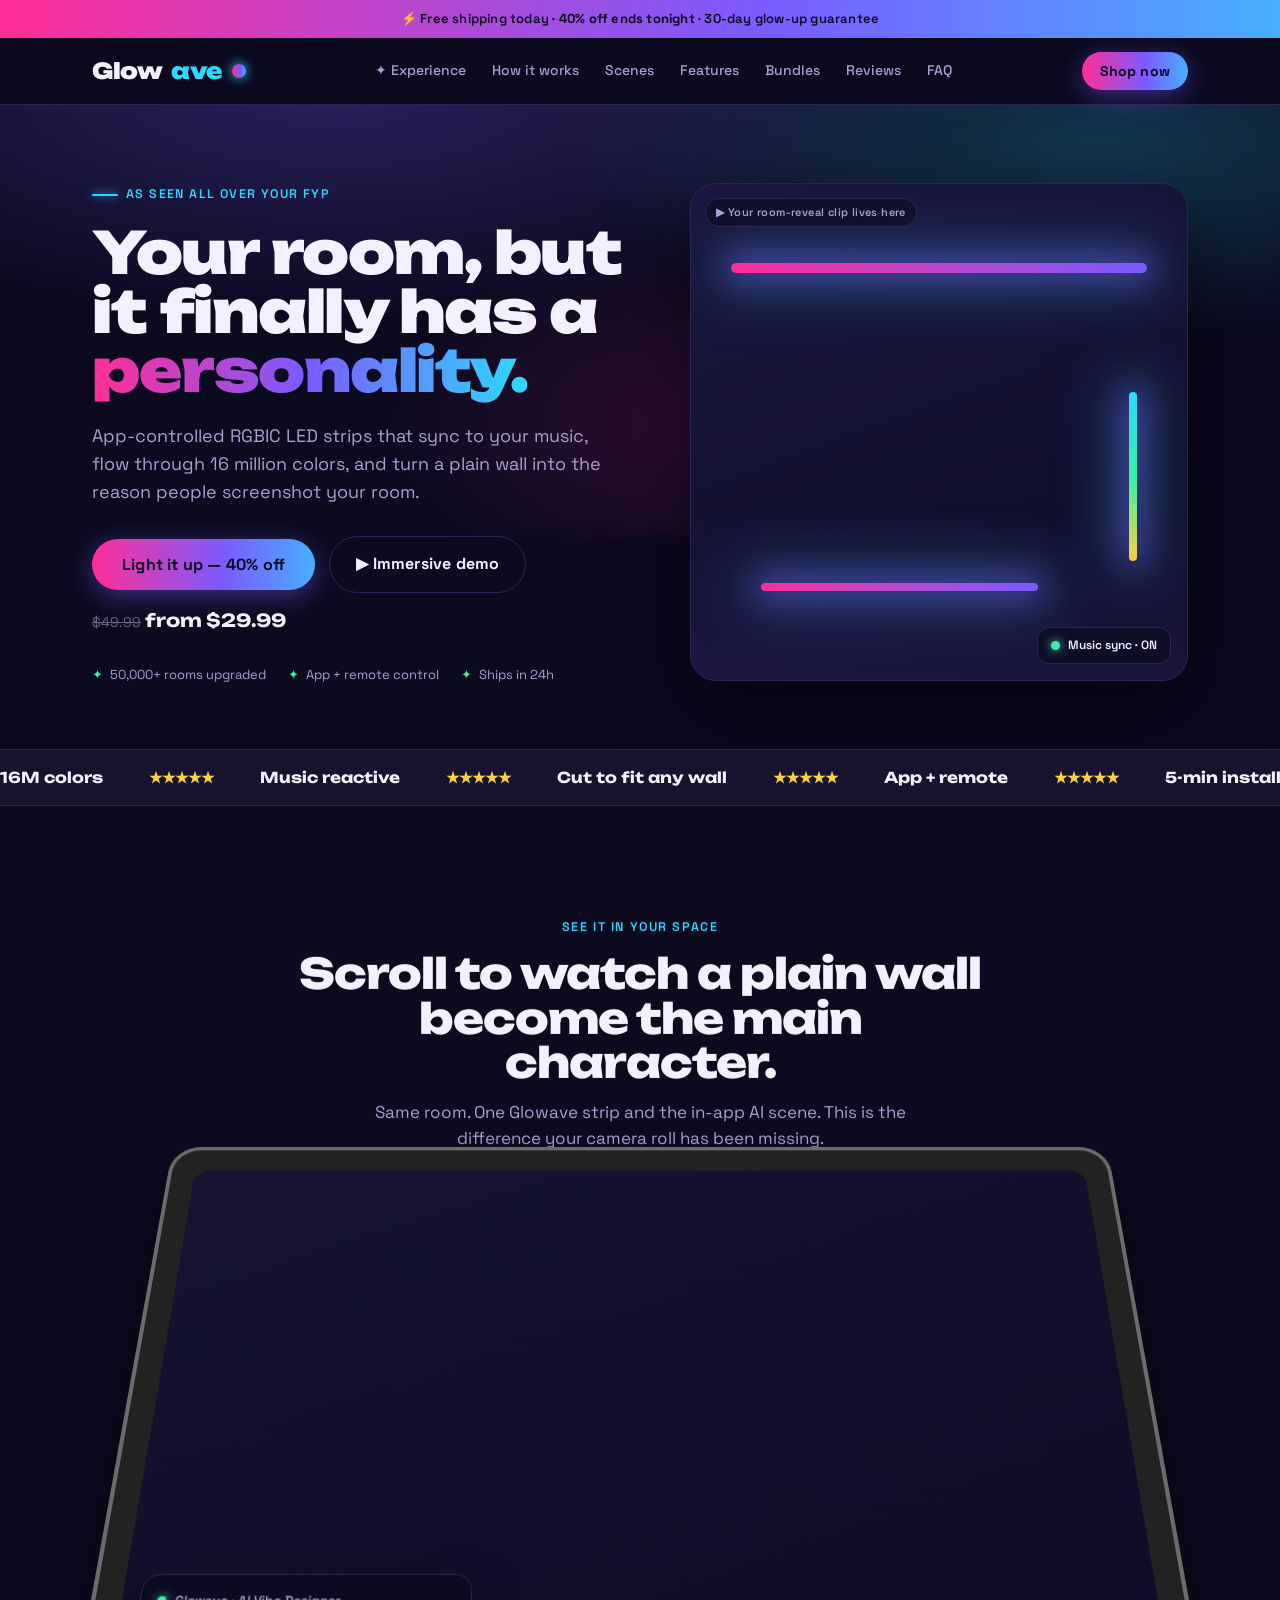
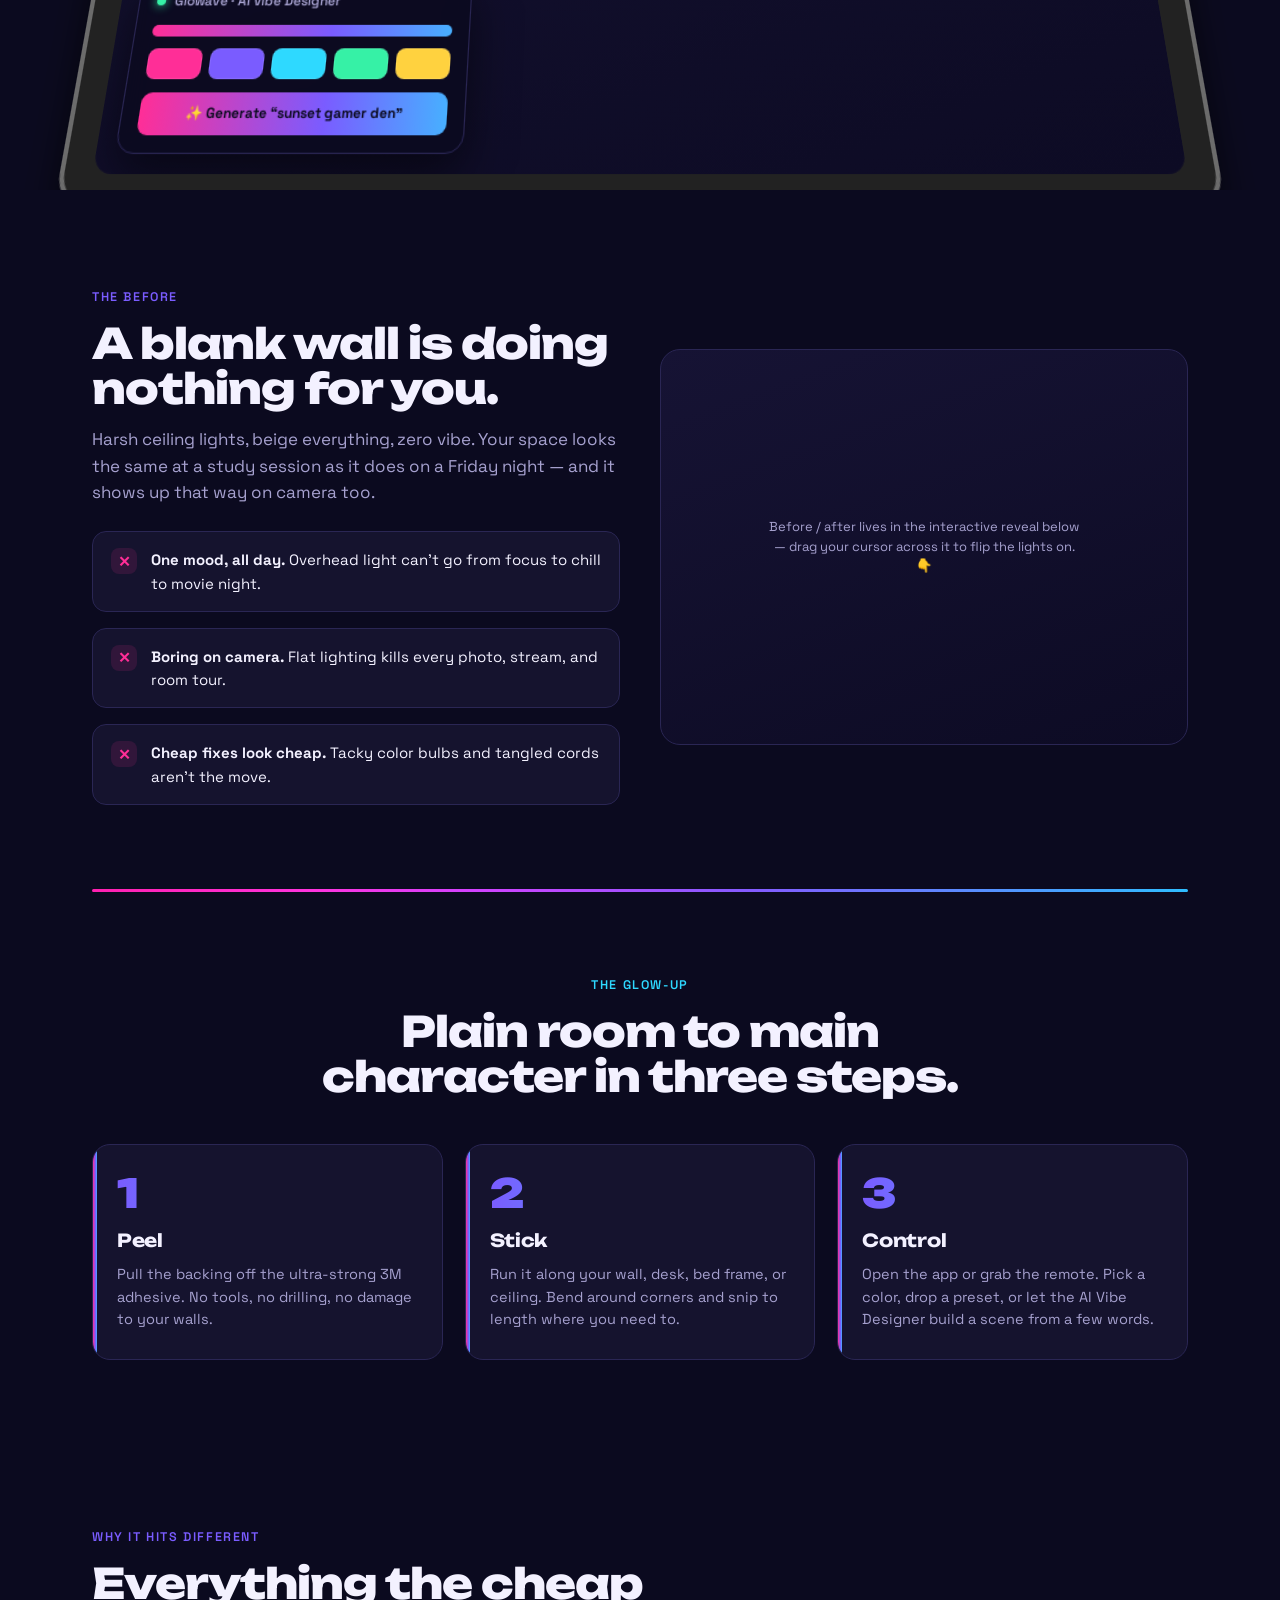
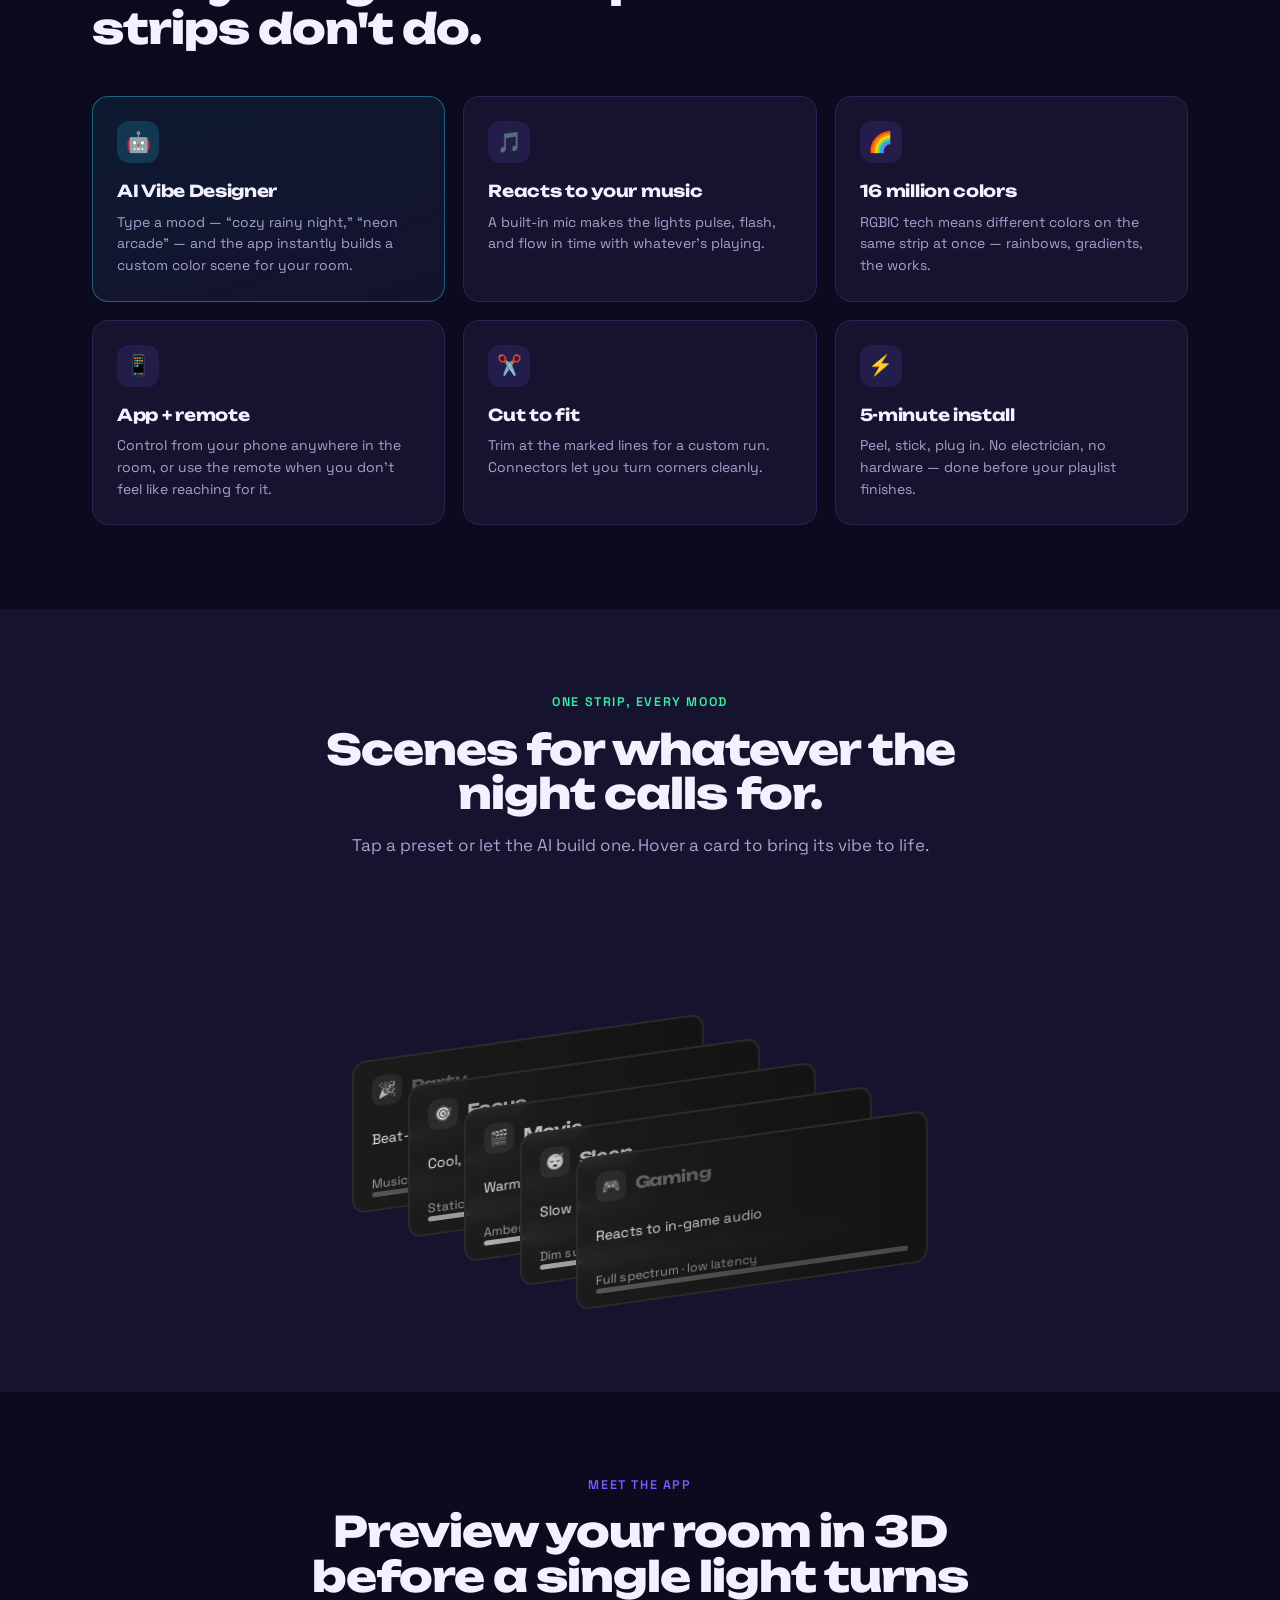
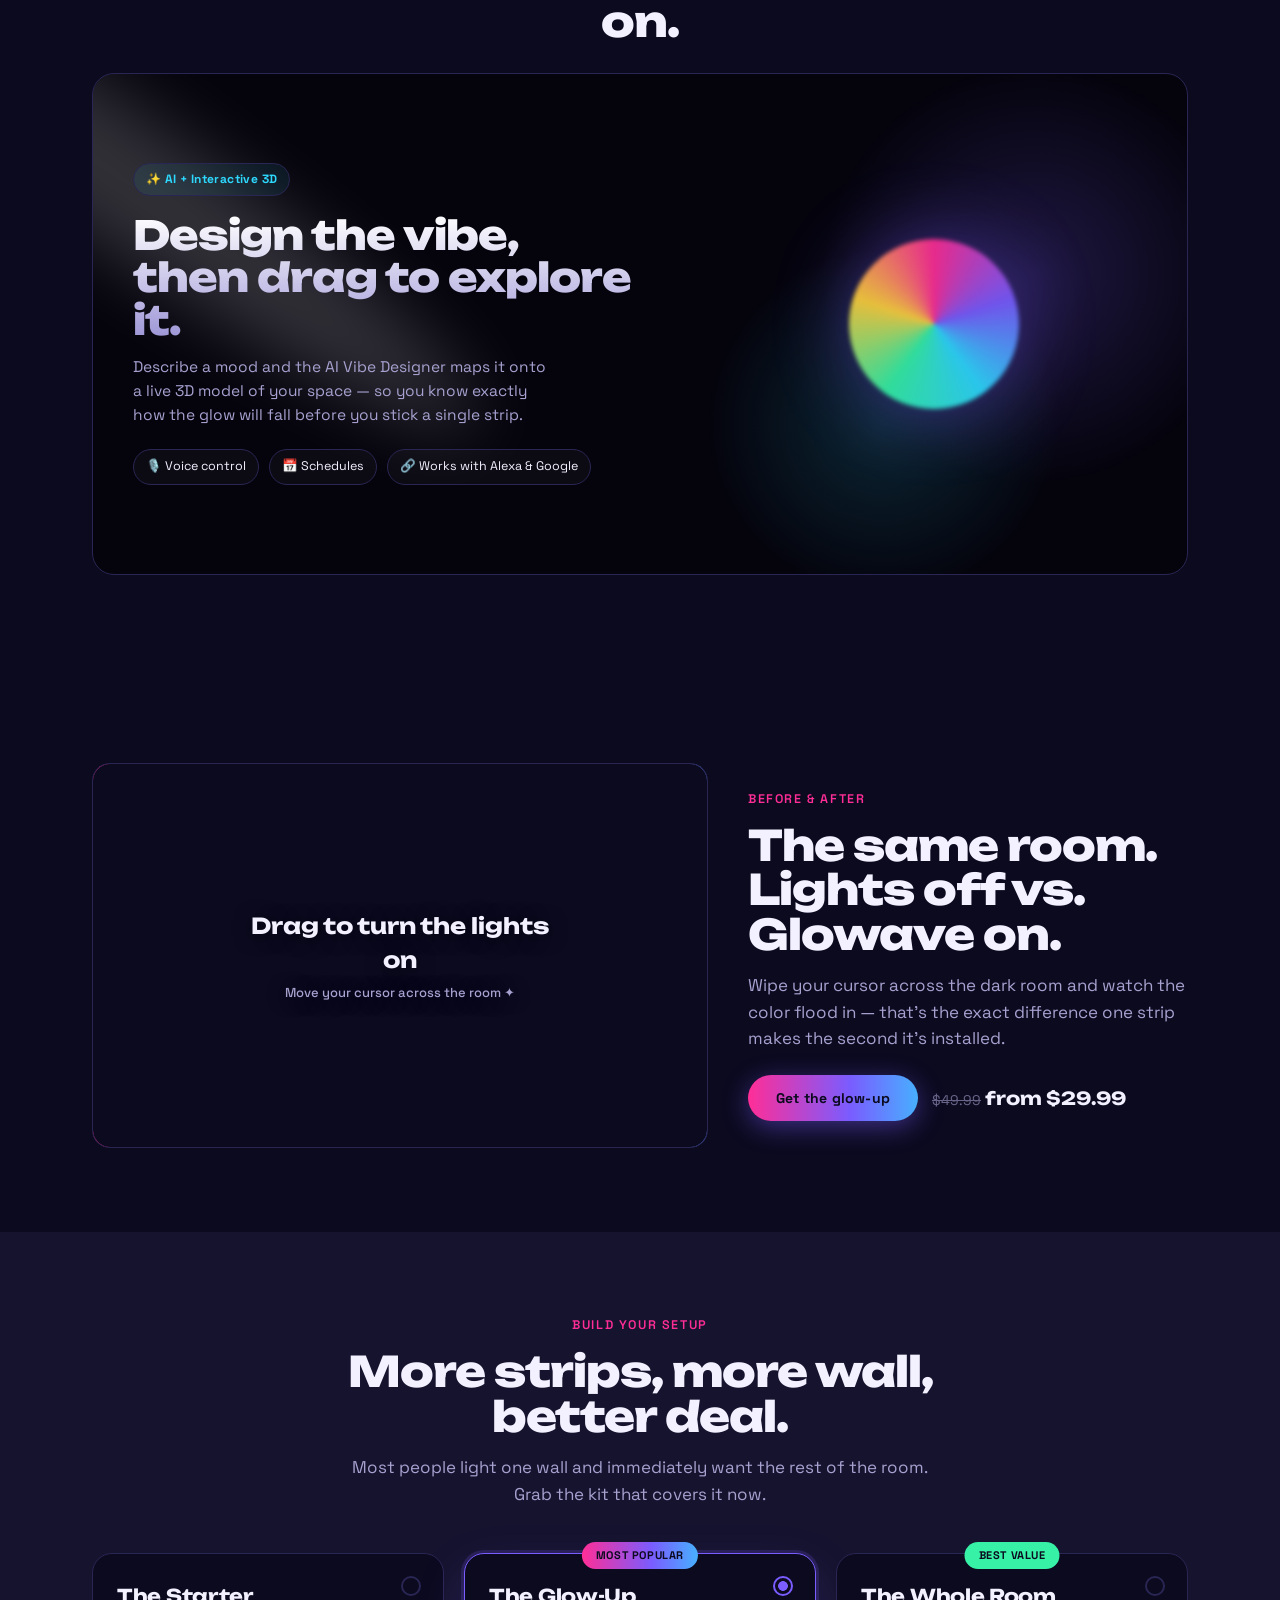
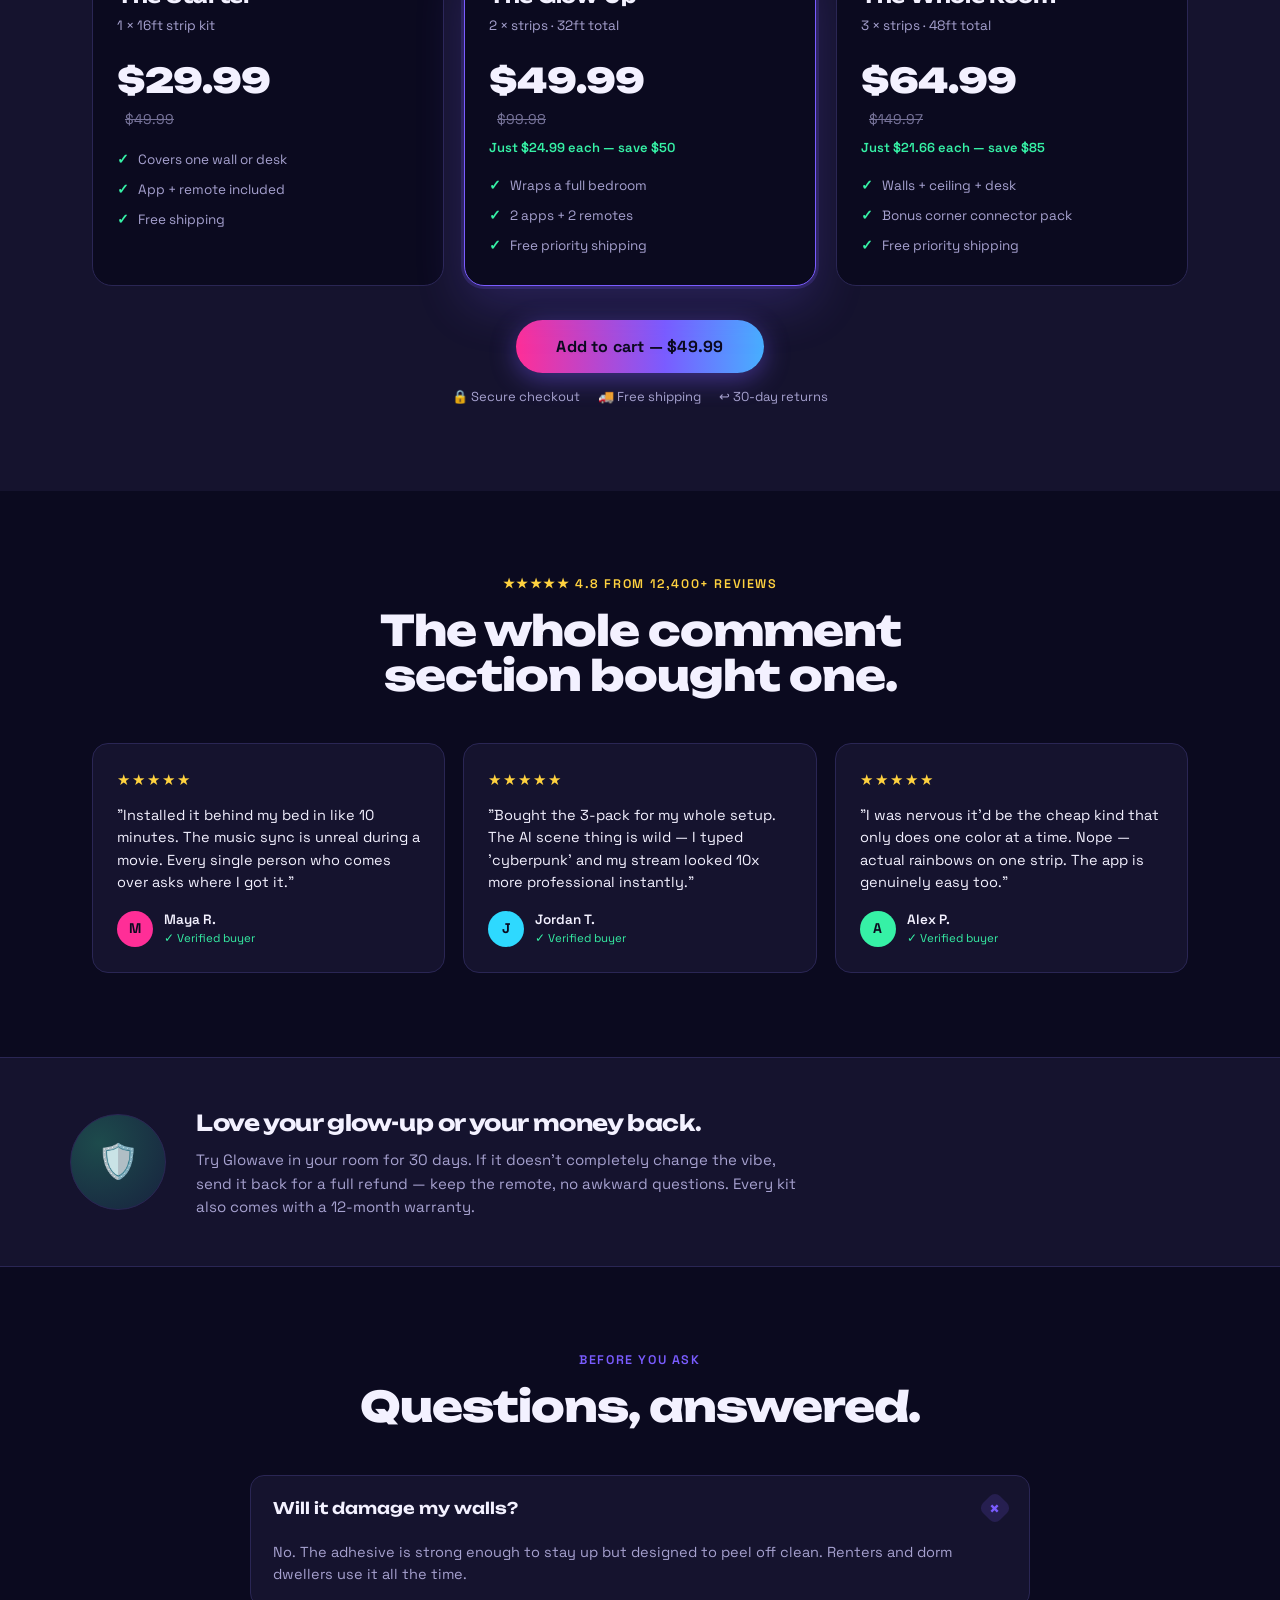
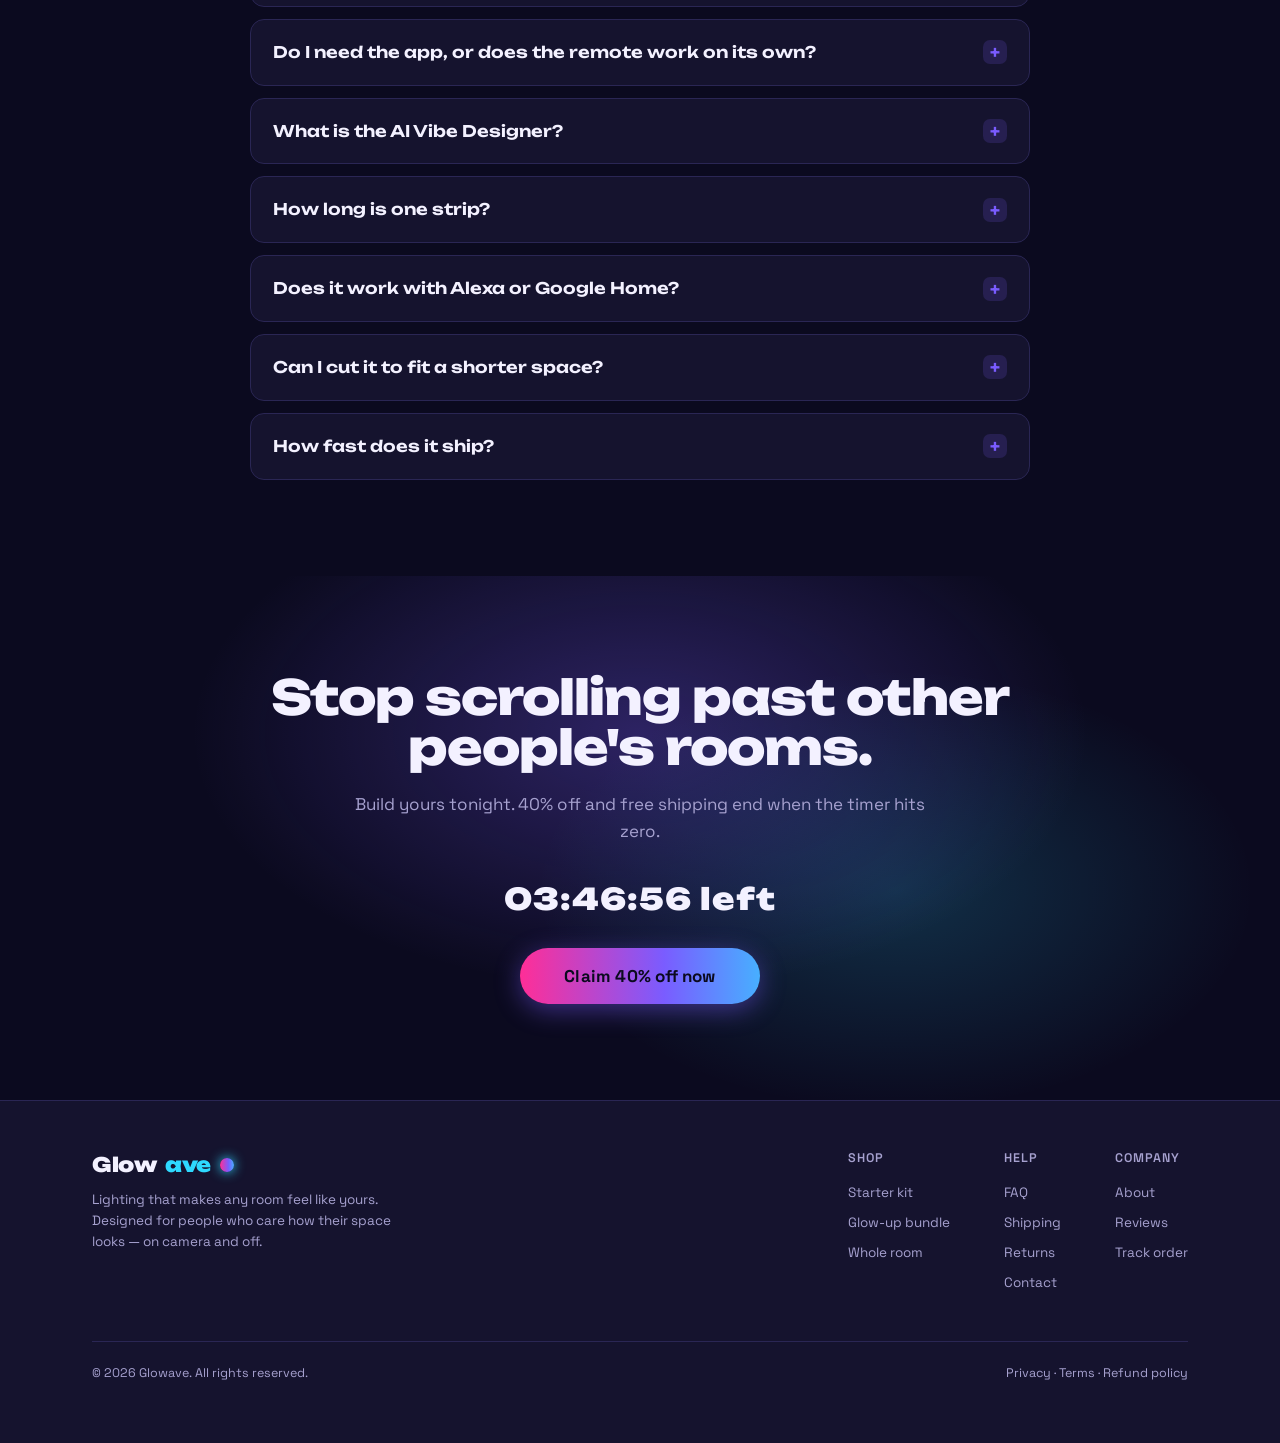
==== commit 759f17a3: "Add immersive scroll-to-expand video experience page Port the ScrollExpandMedia component to vanilla" ====
--- a/glowave/index.html
+++ b/glowave/index.html
@@ -457,6 +457,7 @@
     <div class="wrap nav">
       <a class="logo" href="#" aria-label="Glowave home">Glow<span style="color:var(--cyan)">ave</span><span class="dot spectrum-bg"></span></a>
       <nav class="nav-links" aria-label="Primary">
+        <a href="immersive.html">✦ Experience</a>
         <a href="#how">How it works</a>
         <a href="#scenes">Scenes</a>
         <a href="#features">Features</a>
@@ -478,8 +479,9 @@
         <p class="sub">App-controlled RGBIC LED strips that sync to your music, flow through 16 million colors, and turn a plain wall into the reason people screenshot your room.</p>
         <div class="hero-cta">
           <button class="btn btn-primary spectrum-bg" onclick="goBuy()" style="padding:15px 30px;font-size:16px">Light it up — 40% off</button>
-          <div class="price-tag"><s>$49.99</s> <b>from $29.99</b></div>
-        </div>
+          <a href="immersive.html" class="btn" style="background:transparent;color:var(--text);border:1px solid var(--line);box-shadow:none;padding:15px 26px;font-size:16px">▶ Immersive demo</a>
+        </div>
+        <div class="price-tag" style="margin-top:14px"><s>$49.99</s> <b>from $29.99</b></div>
         <div class="trust">
           <span><span class="ic">✦</span> 50,000+ rooms upgraded</span>
           <span><span class="ic">✦</span> App + remote control</span>
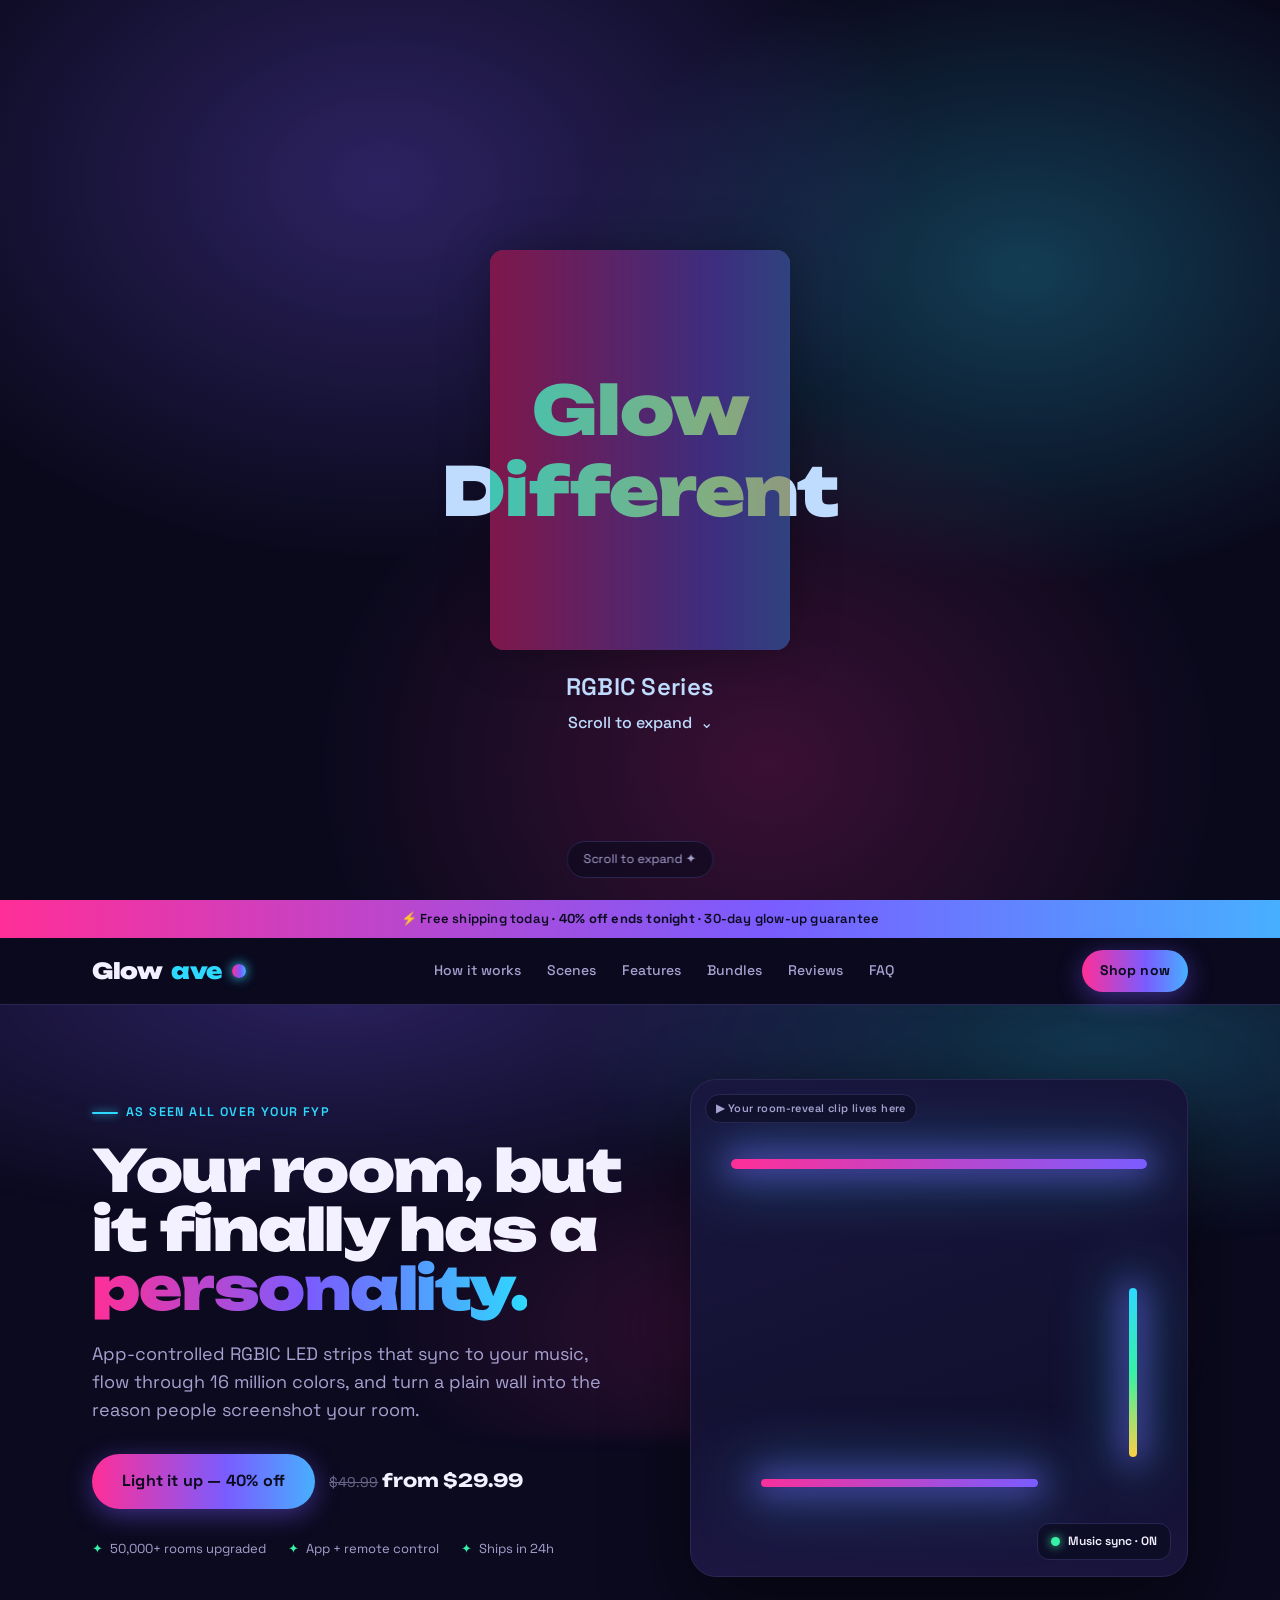
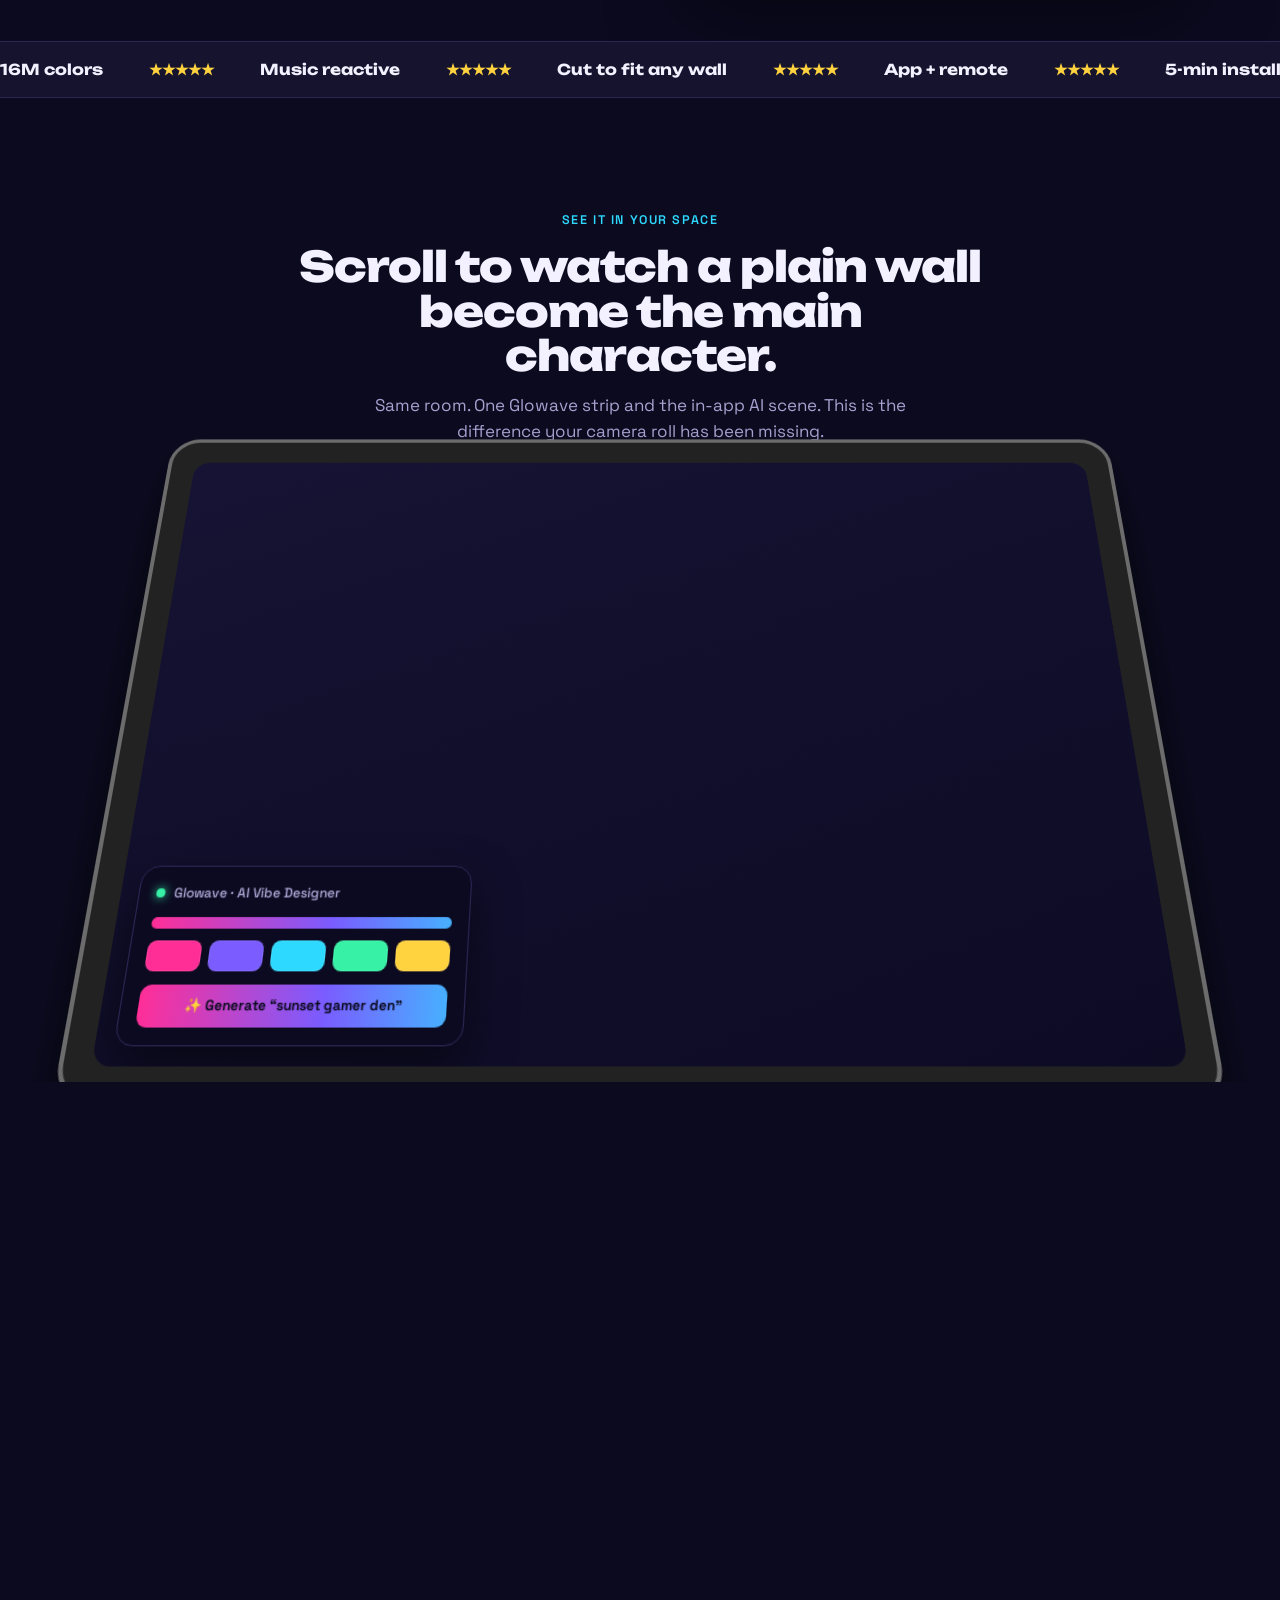
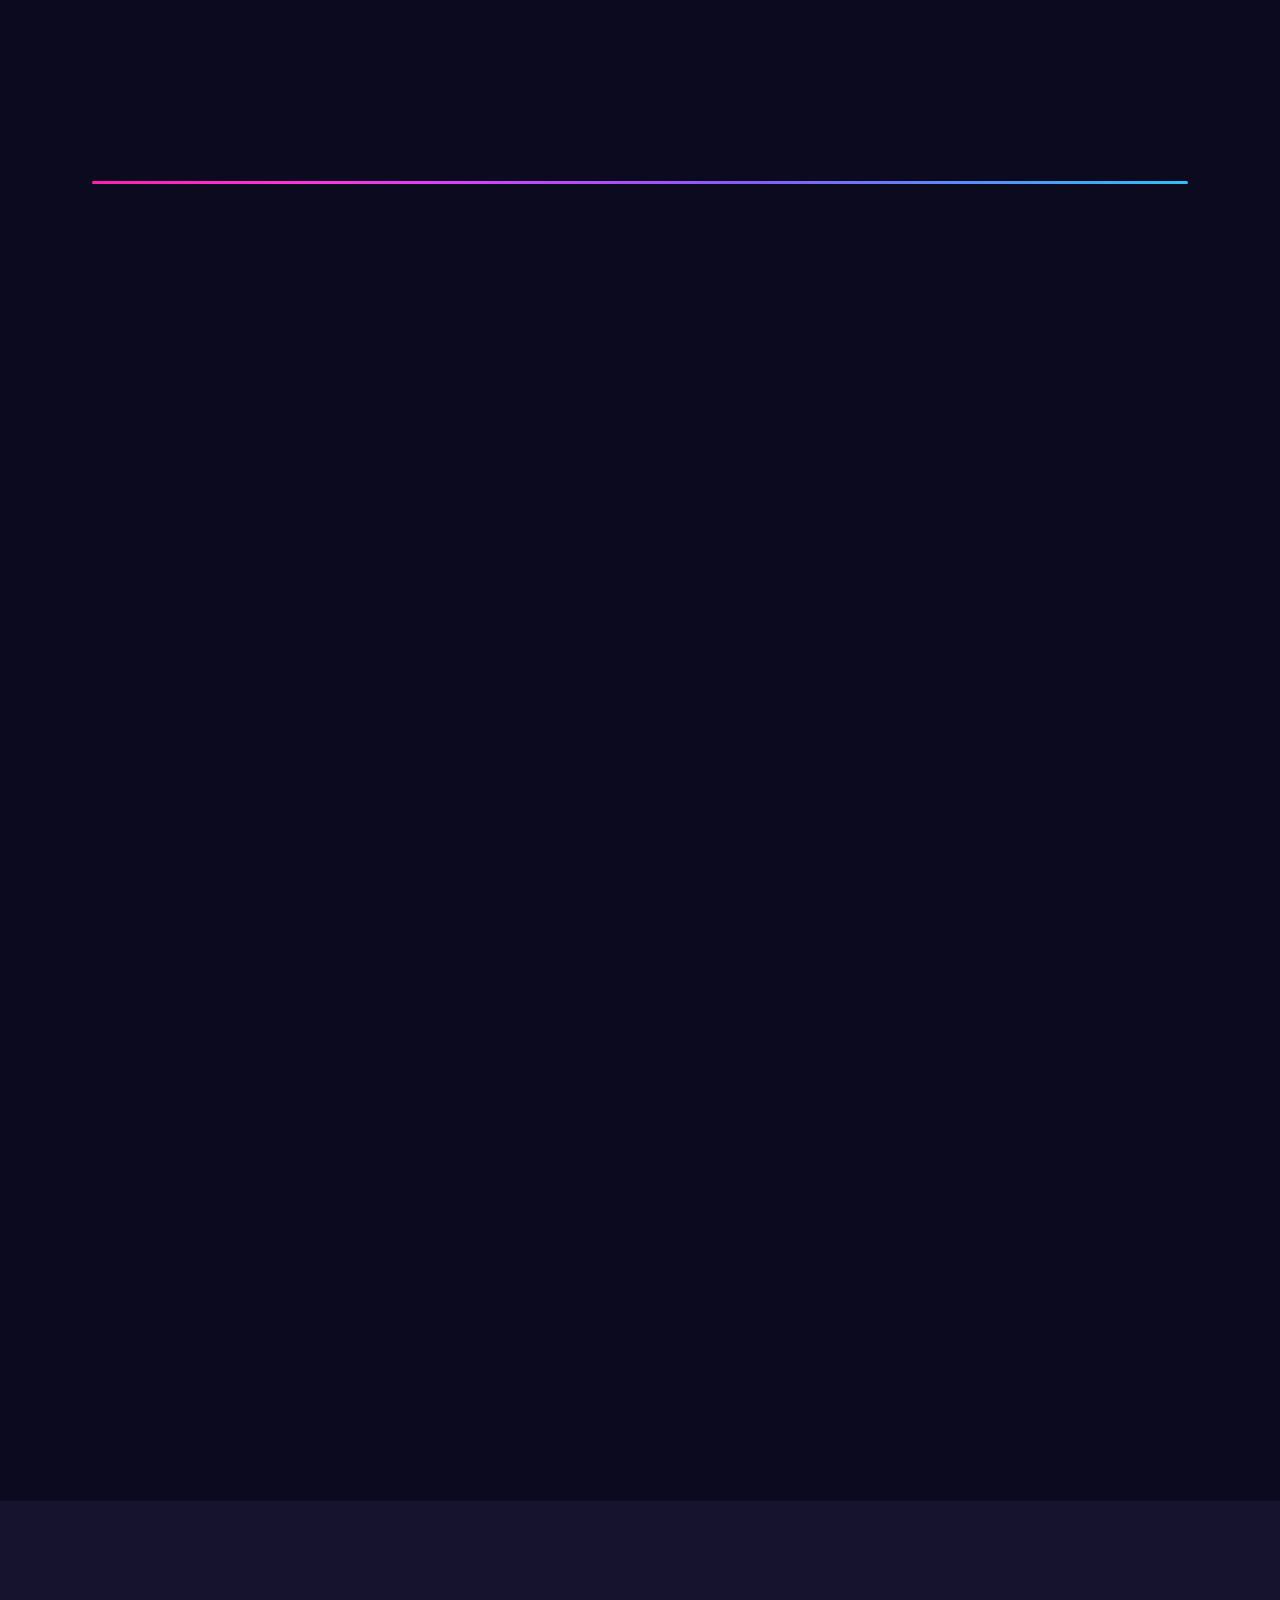
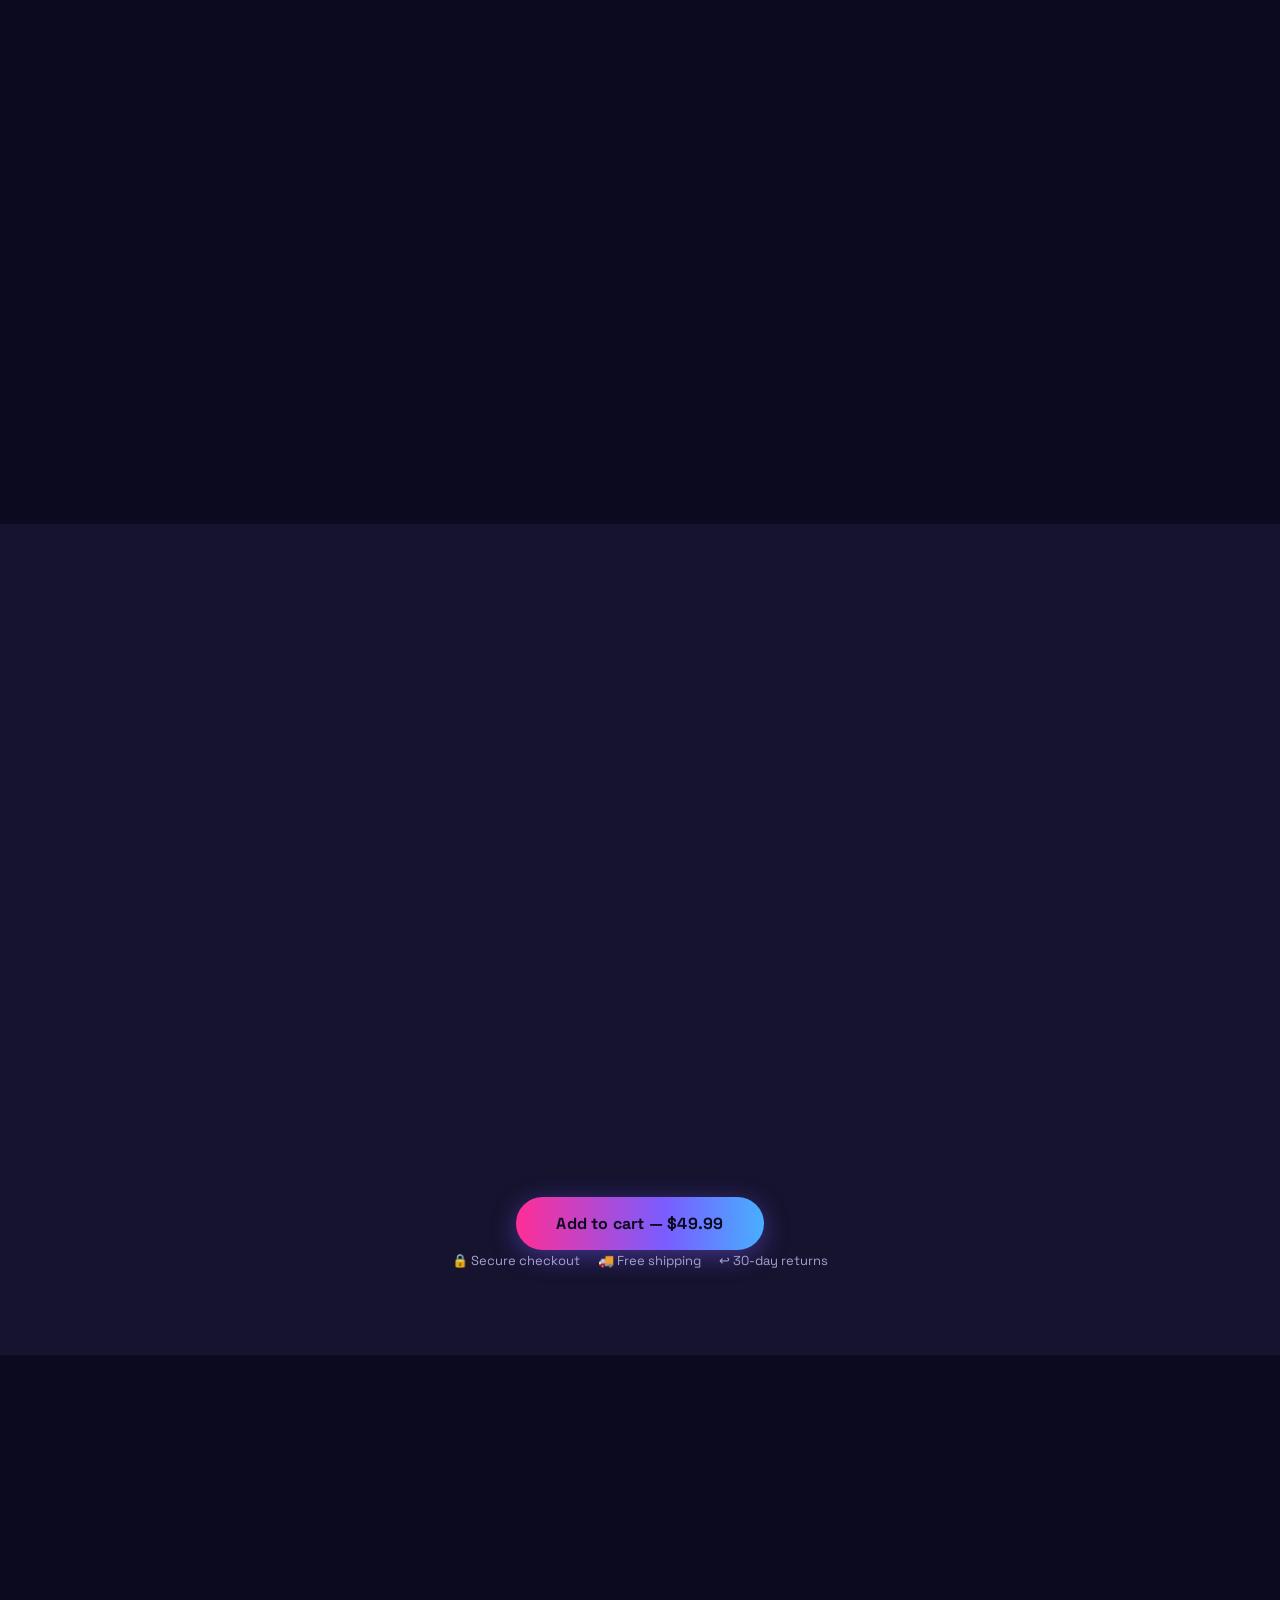
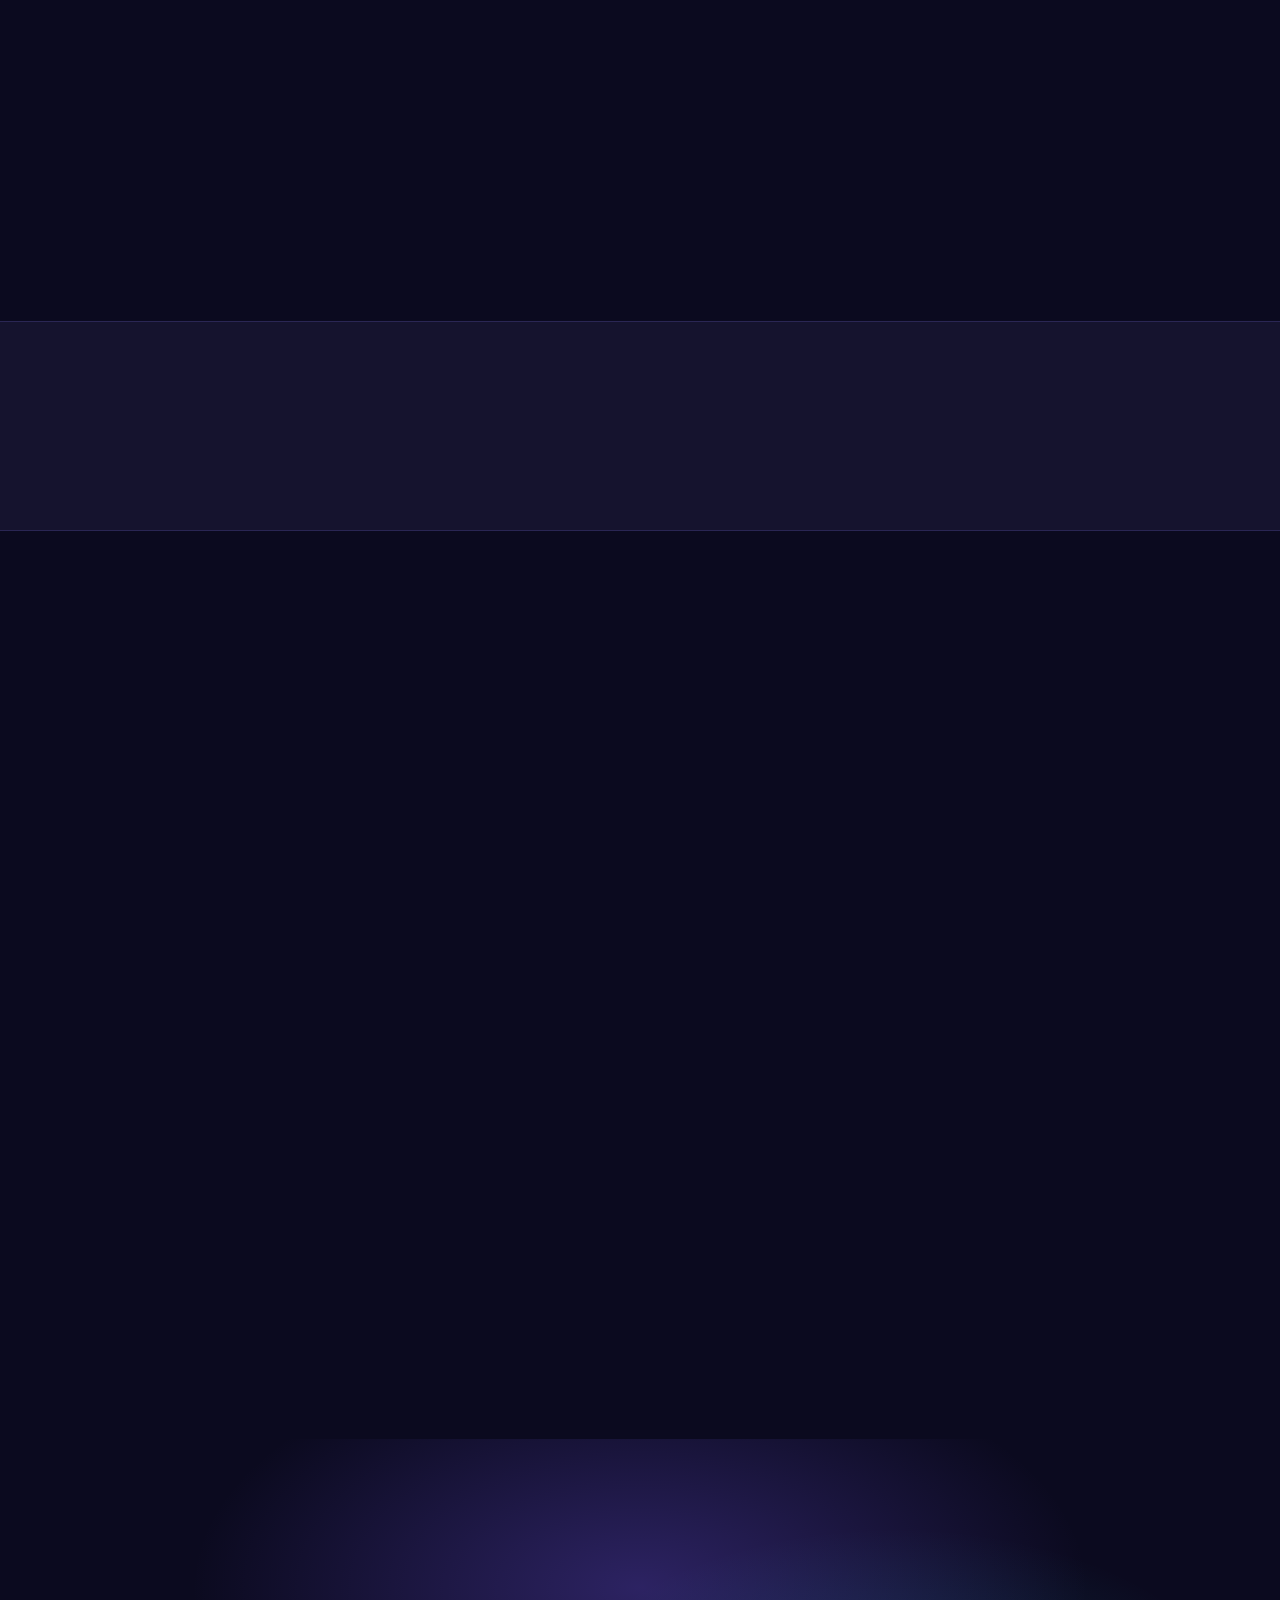
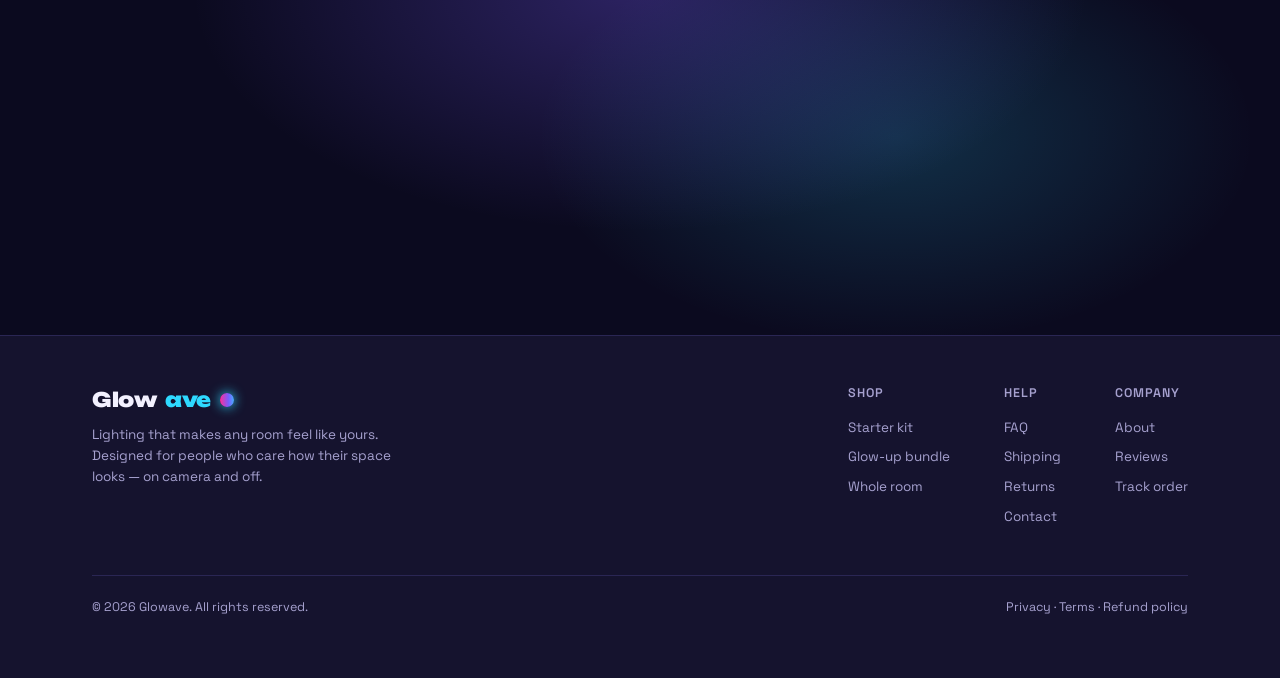
==== commit 995fcc0e: "Merge immersive scroll-expand cover into the store as a single page Make glowave/index.html the "Glo" ====
--- a/glowave/index.html
+++ b/glowave/index.html
@@ -447,9 +447,69 @@
     .scroll-card{transform:none!important}
     .scroll-head{transform:none!important}
   }
+
+  /* ---- immersive scroll-expand cover (vanilla ScrollExpandMedia) ---- */
+  .sem{overflow-x:hidden}
+  .sem-stage{position:relative;display:flex;flex-direction:column;align-items:center;justify-content:flex-start;min-height:100dvh}
+  .sem-shell{position:relative;width:100%;display:flex;flex-direction:column;align-items:center;min-height:100dvh}
+  .sem-bg{position:absolute;inset:0;z-index:0;height:100%;will-change:opacity;
+    background:radial-gradient(60% 60% at 30% 20%,rgba(122,92,255,.35),transparent 70%),
+               radial-gradient(50% 50% at 80% 30%,rgba(46,217,255,.28),transparent 70%),
+               radial-gradient(50% 60% at 60% 85%,rgba(255,46,151,.22),transparent 70%),var(--base)}
+  .sem-bg img{width:100vw;height:100vh;object-fit:cover;object-position:center}
+  .sem-bg::after{content:"";position:absolute;inset:0;background:rgba(0,0,0,.10)}
+  .sem-center{position:relative;width:100%;height:100dvh;display:flex;align-items:center;justify-content:center;z-index:10}
+  .sem-media{position:absolute;top:50%;left:50%;transform:translate(-50%,-50%);z-index:0;border-radius:18px;
+    max-width:95vw;max-height:85vh;box-shadow:0 0 50px rgba(0,0,0,.3)}
+  .sem-media-inner{position:absolute;inset:0;border-radius:14px;overflow:hidden;
+    background:linear-gradient(90deg,var(--pink),var(--violet),var(--cyan),var(--mint),var(--amber));background-size:300% 100%;animation:spectrum 10s linear infinite}
+  .sem-media-inner video,.sem-media-inner img{width:100%;height:100%;object-fit:cover;display:block}
+  .sem-overlay{position:absolute;inset:0;background:#000;border-radius:14px;pointer-events:none}
+  .sem-mt{position:absolute;top:100%;left:0;right:0;margin-top:18px;display:flex;flex-direction:column;align-items:center;gap:6px;text-align:center}
+  .sem-date{font-size:clamp(16px,2.4vw,24px);color:#bfdbfe;font-weight:600;letter-spacing:.3px}
+  .sem-cue{color:#bfdbfe;font-weight:500;display:flex;align-items:center;justify-content:center;gap:8px}
+  .sem-cue .chev{display:inline-block;animation:bob 1.6s ease-in-out infinite}
+  @keyframes bob{0%,100%{transform:translateY(0)}50%{transform:translateY(5px)}}
+  .sem-title{position:relative;z-index:10;display:flex;flex-direction:column;align-items:center;justify-content:center;gap:14px;width:100%;text-align:center;mix-blend-mode:difference}
+  .sem-title h2{font-family:var(--display);font-weight:900;letter-spacing:-1px;color:#bfdbfe;font-size:clamp(2.3rem,7vw,4.2rem);line-height:1;will-change:transform}
+  .sem-hint{position:fixed;left:50%;bottom:22px;transform:translateX(-50%);z-index:55;pointer-events:none;
+    font-size:12.5px;color:var(--muted);background:rgba(11,10,31,.6);backdrop-filter:blur(10px);
+    border:1px solid var(--line);padding:8px 16px;border-radius:999px;transition:opacity .4s}
+  @media(prefers-reduced-motion:reduce){.sem-cue .chev{display:none}}
 </style>
 </head>
 <body>
+
+  <!-- ===== IMMERSIVE SCROLL-EXPAND COVER ("Glow Different") ===== -->
+  <div class="sem" id="sem">
+    <section class="sem-stage">
+      <div class="sem-shell">
+        <div class="sem-bg" id="semBg">
+          <img id="semBgImg" alt="" aria-hidden="true"
+            src="https://images.unsplash.com/photo-1492684223066-81342ee5ff30?auto=format&fit=crop&w=1920&q=80"
+            onerror="this.style.display='none'">
+        </div>
+        <div class="sem-center">
+          <div class="sem-media" id="semMedia">
+            <div class="sem-media-inner" id="semMediaInner">
+              <!-- Animated spectrum cover. To use your product VIDEO instead, replace this comment with:
+                   <video autoplay muted loop playsinline poster="POSTER.jpg" src="YOUR-PRODUCT.mp4"></video> -->
+            </div>
+            <div class="sem-overlay" id="semOverlay"></div>
+            <div class="sem-mt">
+              <p class="sem-date" id="semDate">RGBIC Series</p>
+              <p class="sem-cue"><span>Scroll to expand</span><span class="chev">⌄</span></p>
+            </div>
+          </div>
+          <div class="sem-title" id="semTitle">
+            <h2 id="semTitleA">Glow</h2>
+            <h2 id="semTitleB">Different</h2>
+          </div>
+        </div>
+      </div>
+    </section>
+  </div>
+  <div class="sem-hint" id="semHint">Scroll to expand ✦</div>
 
   <div class="announce spectrum-bg">⚡ Free shipping today · <b>40% off ends tonight</b> · 30-day glow-up guarantee</div>
 
@@ -457,7 +517,6 @@
     <div class="wrap nav">
       <a class="logo" href="#" aria-label="Glowave home">Glow<span style="color:var(--cyan)">ave</span><span class="dot spectrum-bg"></span></a>
       <nav class="nav-links" aria-label="Primary">
-        <a href="immersive.html">✦ Experience</a>
         <a href="#how">How it works</a>
         <a href="#scenes">Scenes</a>
         <a href="#features">Features</a>
@@ -465,7 +524,7 @@
         <a href="#reviews">Reviews</a>
         <a href="#faq">FAQ</a>
       </nav>
-      <button class="btn btn-primary spectrum-bg" onclick="goBuy()">Shop now</button>
+      <a href="#bundles" class="btn btn-primary spectrum-bg">Shop now</a>
     </div>
   </header>
 
@@ -478,10 +537,9 @@
         <h1>Your room, but it finally has a <span class="grad">personality.</span></h1>
         <p class="sub">App-controlled RGBIC LED strips that sync to your music, flow through 16 million colors, and turn a plain wall into the reason people screenshot your room.</p>
         <div class="hero-cta">
-          <button class="btn btn-primary spectrum-bg" onclick="goBuy()" style="padding:15px 30px;font-size:16px">Light it up — 40% off</button>
-          <a href="immersive.html" class="btn" style="background:transparent;color:var(--text);border:1px solid var(--line);box-shadow:none;padding:15px 26px;font-size:16px">▶ Immersive demo</a>
-        </div>
-        <div class="price-tag" style="margin-top:14px"><s>$49.99</s> <b>from $29.99</b></div>
+          <a href="#bundles" class="btn btn-primary spectrum-bg" style="padding:15px 30px;font-size:16px">Light it up — 40% off</a>
+          <div class="price-tag"><s>$49.99</s> <b>from $29.99</b></div>
+        </div>
         <div class="trust">
           <span><span class="ic">✦</span> 50,000+ rooms upgraded</span>
           <span><span class="ic">✦</span> App + remote control</span>
@@ -710,7 +768,7 @@
           <h2>The same room. Lights off vs. Glowave on.</h2>
           <p class="lead">Wipe your cursor across the dark room and watch the color flood in — that's the exact difference one strip makes the second it's installed.</p>
           <div class="hero-cta" style="margin-top:24px">
-            <button class="btn btn-primary spectrum-bg" onclick="goBuy()" style="padding:14px 28px">Get the glow-up</button>
+            <a href="#bundles" class="btn btn-primary spectrum-bg" style="padding:14px 28px">Get the glow-up</a>
             <div class="price-tag"><s>$49.99</s> <b>from $29.99</b></div>
           </div>
         </div>
@@ -770,7 +828,7 @@
       </div>
 
       <div class="bundle-cta">
-        <button class="btn btn-primary spectrum-bg" onclick="goBuy()">Add to cart — <span id="selPrice">$49.99</span></button>
+        <a href="#bundles" class="btn btn-primary spectrum-bg">Add to cart — <span id="selPrice">$49.99</span></a>
         <div class="bundle-note">
           <span>🔒 Secure checkout</span><span>🚚 Free shipping</span><span>↩ 30-day returns</span>
         </div>
@@ -843,7 +901,7 @@
         <h2 style="font-size:clamp(28px,4.4vw,48px)">Stop scrolling past other people's rooms.</h2>
         <p class="lead">Build yours tonight. 40% off and free shipping end when the timer hits zero.</p>
         <div id="timer" style="font-family:var(--display);font-weight:900;font-size:30px;letter-spacing:1px;margin-bottom:26px"></div>
-        <button class="btn btn-primary spectrum-bg" onclick="goBuy()" style="padding:17px 44px;font-size:17px">Claim 40% off now</button>
+        <a href="#bundles" class="btn btn-primary spectrum-bg" style="padding:17px 44px;font-size:17px">Claim 40% off now</a>
       </div>
     </div>
   </section>
@@ -872,7 +930,7 @@
   <!-- STICKY MOBILE BUY BAR -->
   <div class="buybar">
     <div class="bp" id="barPrice">$49.99 <s>$99.98</s></div>
-    <button class="btn btn-primary spectrum-bg" onclick="goBuy()">Add to cart</button>
+    <a href="#bundles" class="btn btn-primary spectrum-bg">Add to cart</a>
   </div>
 
 <script>
@@ -885,7 +943,6 @@
     document.getElementById('selPrice').textContent = p;
     document.getElementById('barPrice').innerHTML = p + (was ? ' <s>'+was+'</s>' : '');
   }
-  function goBuy(){ document.getElementById('bundles').scrollIntoView({behavior:'smooth'}); }
 
   // sync the buy bar with whichever bundle starts active
   (function(){
@@ -1068,6 +1125,91 @@
     window.addEventListener('resize', resize);
     resize();
   })();
+
+  // ---------- IMMERSIVE COVER: scroll-to-expand (vanilla ScrollExpandMedia) ----------
+  (function(){
+    var sem = document.getElementById('sem');
+    if(!sem) return;
+    var bg = document.getElementById('semBg');
+    var media = document.getElementById('semMedia');
+    var overlay = document.getElementById('semOverlay');
+    var dateEl = document.getElementById('semDate');
+    var cueEl = sem.querySelector('.sem-cue');
+    var titleA = document.getElementById('semTitleA');
+    var titleB = document.getElementById('semTitleB');
+    var hint = document.getElementById('semHint');
+
+    if('scrollRestoration' in history){ history.scrollRestoration = 'manual'; }
+    window.scrollTo(0, 0);
+
+    var st = { progress:0, expanded:false, touchStartY:0, isMobile: window.innerWidth < 768 };
+    var hintHidden = false;
+    function clamp(v,a,b){ return Math.max(a, Math.min(b, v)); }
+
+    function render(){
+      var p = st.progress, isM = st.isMobile;
+      media.style.width  = (300 + p*(isM?650:1250)) + 'px';
+      media.style.height = (400 + p*(isM?200:400)) + 'px';
+      var tx = p*(isM?180:150);
+      titleA.style.transform = 'translateX(-' + tx + 'vw)';
+      titleB.style.transform = 'translateX(' + tx + 'vw)';
+      dateEl.style.transform = 'translateX(-' + tx + 'vw)';
+      cueEl.style.transform  = 'translateX(' + tx + 'vw)';
+      bg.style.opacity = String(1 - p);
+      overlay.style.opacity = String(0.5 - p*0.3);
+      if(!hintHidden){
+        if(st.expanded){ hint.textContent = 'Keep scrolling to enter the store ↓'; hint.style.opacity = '1'; }
+        else if(p > 0.02){ hint.style.opacity = '0'; }
+        else { hint.textContent = 'Scroll to expand ✦'; hint.style.opacity = '1'; }
+      }
+    }
+
+    var prefersReduced = window.matchMedia('(prefers-reduced-motion: reduce)').matches;
+
+    function onWheel(e){
+      if(st.expanded && e.deltaY < 0 && window.scrollY <= 5){
+        st.expanded = false; e.preventDefault(); render();
+      } else if(!st.expanded){
+        e.preventDefault();
+        st.progress = clamp(st.progress + e.deltaY * 0.0009, 0, 1);
+        if(st.progress >= 1){ st.expanded = true; }
+        render();
+      }
+    }
+    function onTouchStart(e){ st.touchStartY = e.touches[0].clientY; }
+    function onTouchMove(e){
+      if(!st.touchStartY) return;
+      var ty = e.touches[0].clientY, dy = st.touchStartY - ty;
+      if(st.expanded && dy < -20 && window.scrollY <= 5){
+        st.expanded = false; e.preventDefault(); render();
+      } else if(!st.expanded){
+        e.preventDefault();
+        st.progress = clamp(st.progress + dy * (dy < 0 ? 0.008 : 0.005), 0, 1);
+        if(st.progress >= 1){ st.expanded = true; }
+        st.touchStartY = ty; render();
+      }
+    }
+    function onTouchEnd(){ st.touchStartY = 0; }
+    function onScroll(){
+      if(!st.expanded){ window.scrollTo(0, 0); }
+      else if(!hintHidden && window.scrollY > 80){ hintHidden = true; hint.style.opacity = '0'; }
+    }
+    function onResize(){ st.isMobile = window.innerWidth < 768; render(); }
+
+    if(prefersReduced){
+      // no scroll-hijack: present expanded and let the page scroll normally into the store
+      st.progress = 1; st.expanded = true; hintHidden = true; hint.style.display = 'none'; render();
+      window.addEventListener('resize', onResize);
+    } else {
+      render();
+      window.addEventListener('wheel', onWheel, { passive:false });
+      window.addEventListener('scroll', onScroll, { passive:true });
+      window.addEventListener('touchstart', onTouchStart, { passive:false });
+      window.addEventListener('touchmove', onTouchMove, { passive:false });
+      window.addEventListener('touchend', onTouchEnd);
+      window.addEventListener('resize', onResize);
+    }
+  })();
 </script>
 </body>
 </html>
